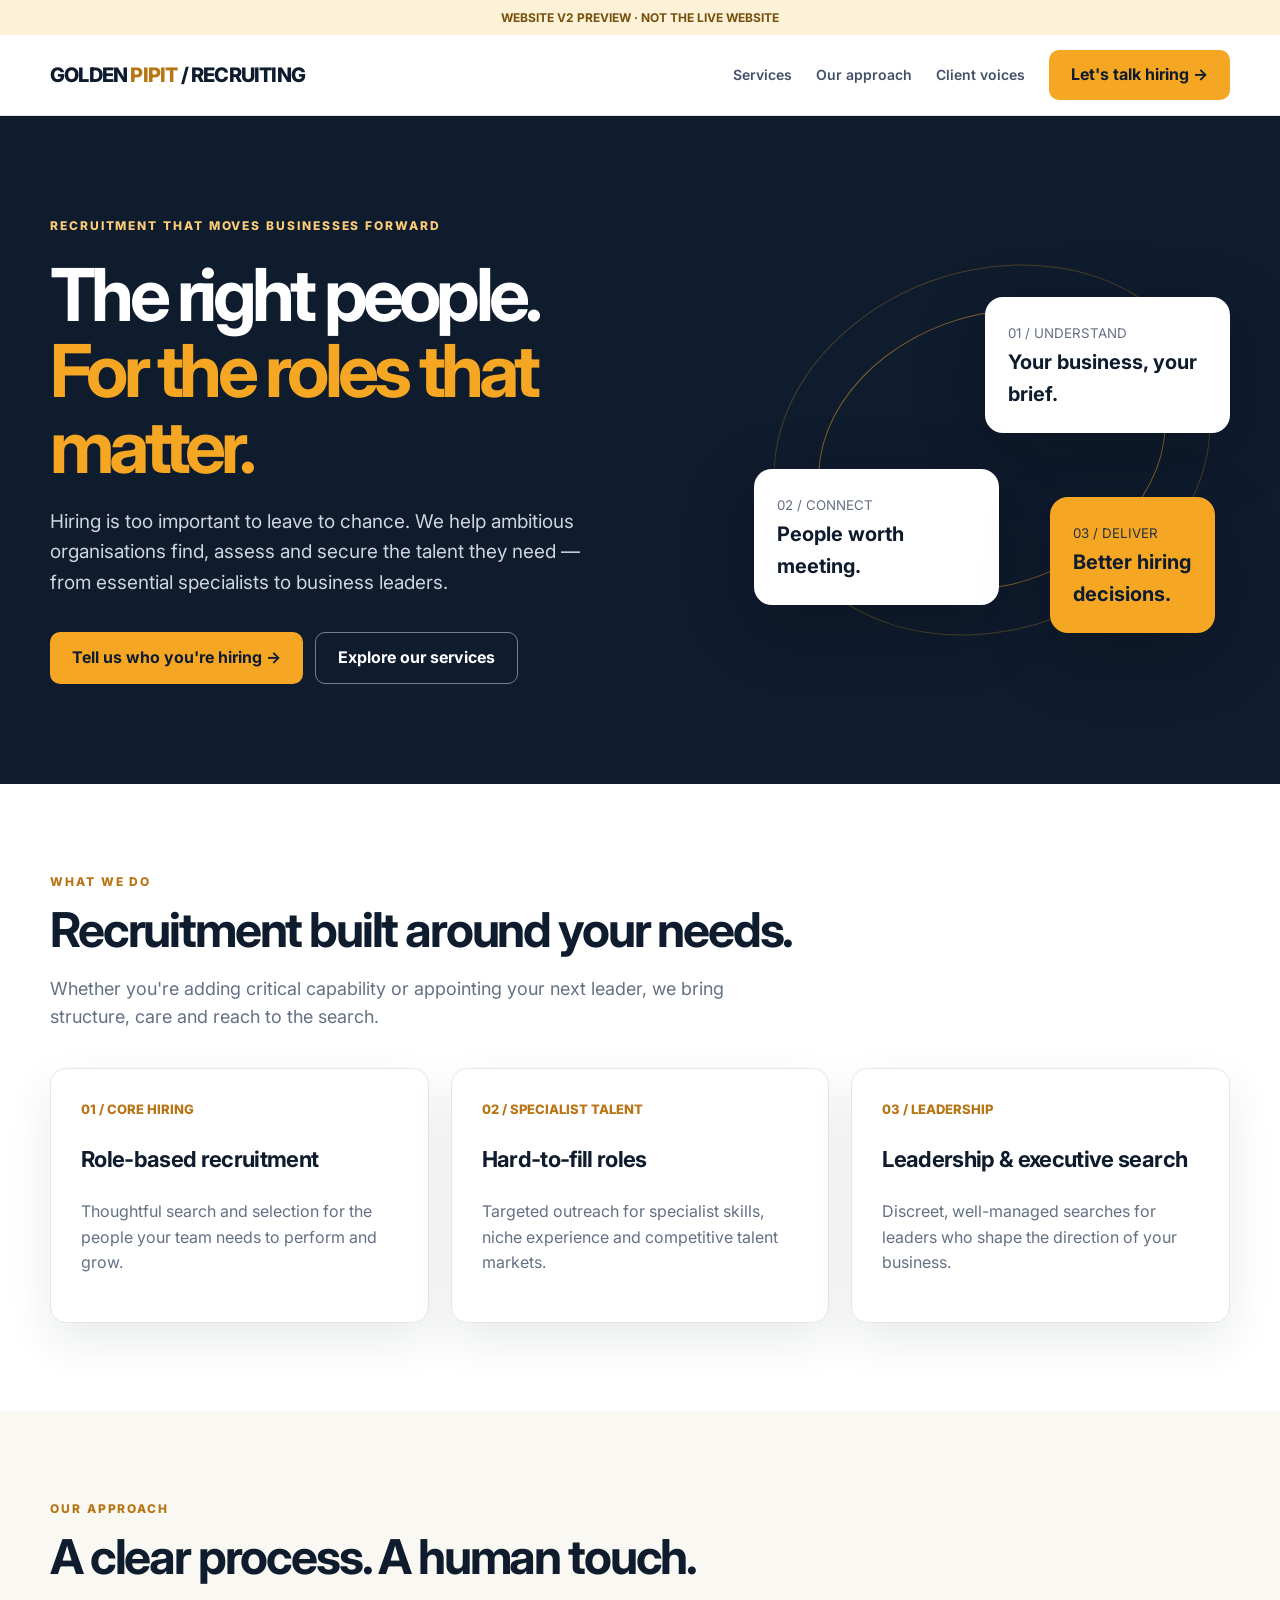
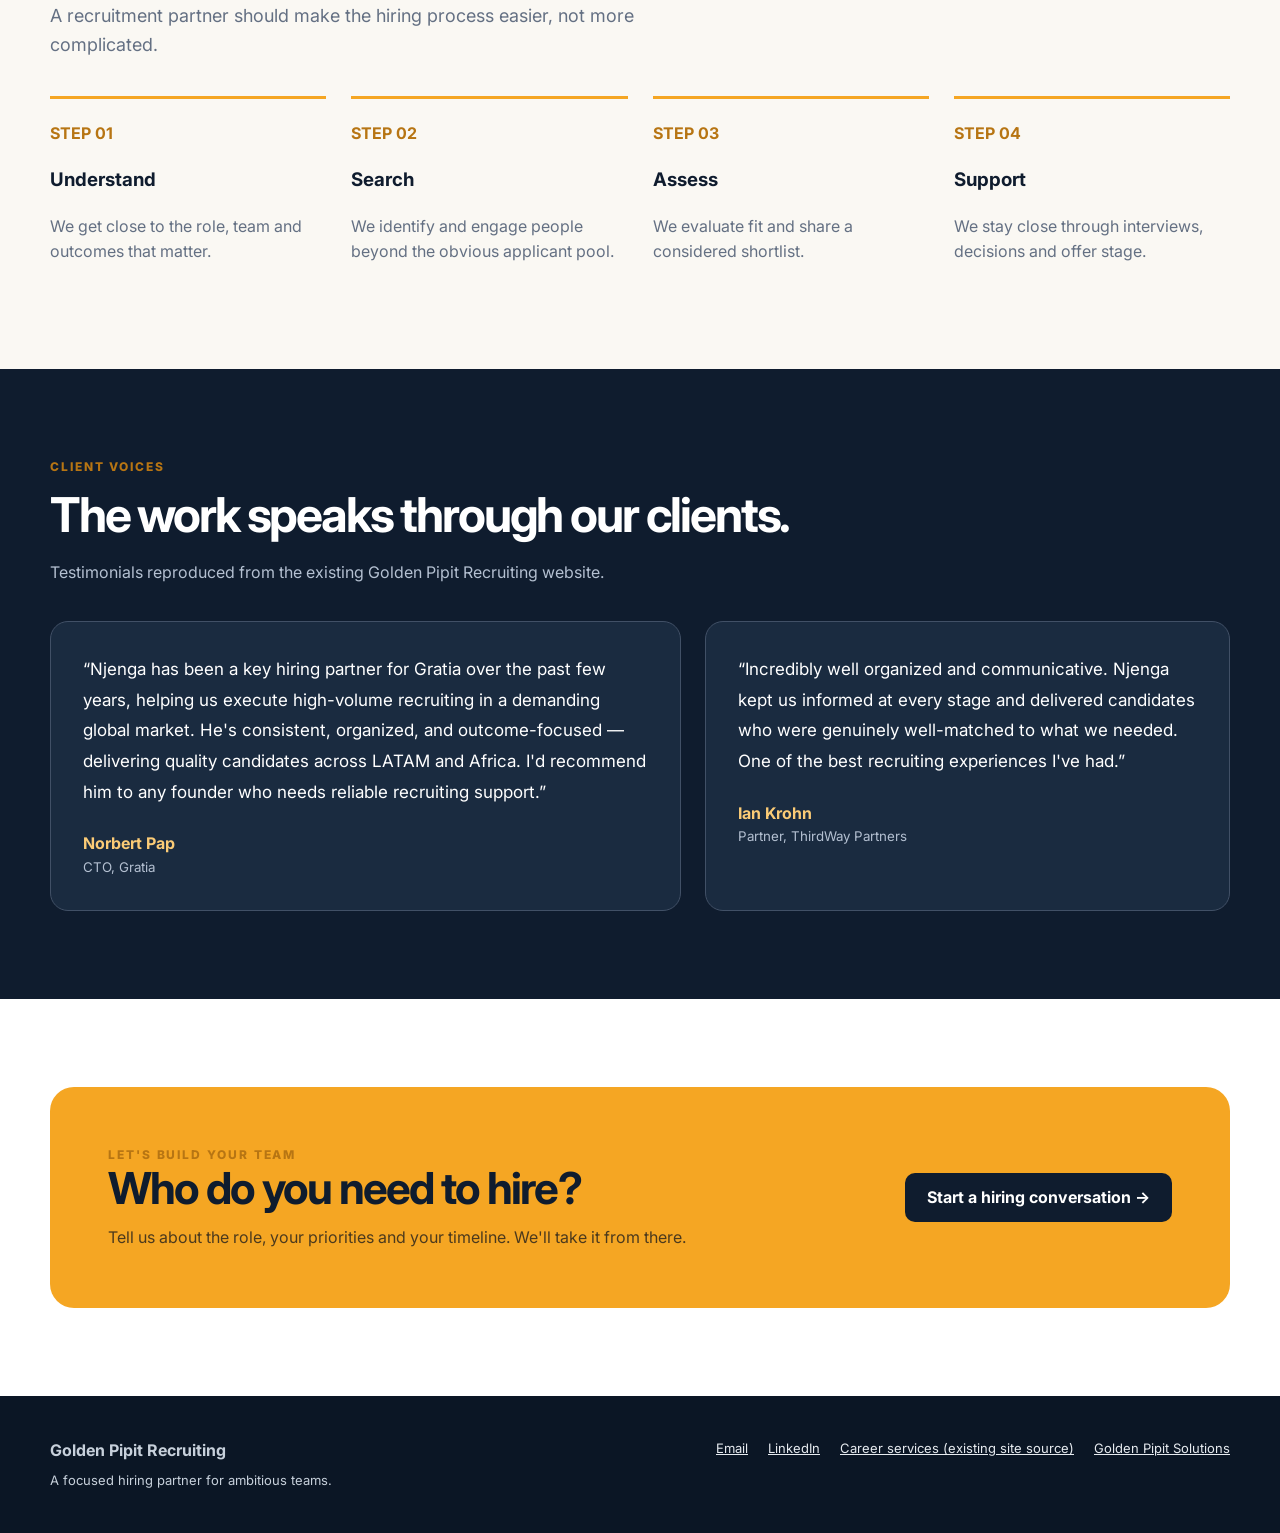
==== v2/index.html @ 246627f3 "feat: add standalone Recruiting v2 responsive homepage preview" ====
<!doctype html>
<html lang="en"><head><meta charset="utf-8"><meta name="viewport" content="width=device-width,initial-scale=1"><meta name="description" content="Golden Pipit Recruiting helps employers find and hire the right people, from specialist roles to leadership positions."><title>Golden Pipit Recruiting | Hire with confidence</title><link rel="preconnect" href="https://fonts.googleapis.com"><link rel="preconnect" href="https://fonts.gstatic.com" crossorigin><link href="https://fonts.googleapis.com/css2?family=Inter:wght@400;500;600;700;800&display=swap" rel="stylesheet"><link rel="stylesheet" href="shared.css"><style>
.site-nav{background:#fff;border-bottom:1px solid var(--gp-border);position:sticky;top:0;z-index:10}.nav-row{min-height:80px;display:flex;align-items:center;justify-content:space-between;gap:20px}.wordmark{text-decoration:none;color:var(--gp-navy);font-size:20px;font-weight:800;letter-spacing:-.04em}.wordmark span{color:var(--gp-gold-dark)}.nav-links{display:flex;align-items:center;gap:24px}.nav-links>a:not(.gp-button){font-size:14px;font-weight:600;text-decoration:none;color:#425167}.hero{background:var(--gp-navy);color:#fff;overflow:hidden}.hero-layout{display:grid;grid-template-columns:1.15fr .85fr;align-items:center;gap:60px;min-height:620px;padding-block:100px}.hero .gp-eyebrow{color:#FBCB76}.hero h1{font-size:clamp(46px,5.7vw,78px);line-height:1.04;letter-spacing:-.065em;margin:22px 0}.hero h1 em{font-style:normal;color:var(--gp-gold)}.hero p{color:#CFD6E0;font-size:19px;max-width:560px}.hero-actions{display:flex;gap:12px;flex-wrap:wrap;margin-top:34px}.hero .gp-button--outline{background:transparent;color:#fff;border-color:#708092}.hero-art{position:relative;min-height:390px}.orbit{position:absolute;inset:15px;border:1px solid rgba(245,166,35,.25);border-radius:50%;transform:rotate(-20deg)}.orbit:nth-child(2){inset:60px;border-color:rgba(245,166,35,.5)}.hero-tile{position:absolute;background:#fff;border-radius:18px;padding:23px;color:var(--gp-navy);box-shadow:0 20px 70px rgba(0,0,0,.24);max-width:245px}.hero-tile strong{display:block;font-size:20px}.hero-tile small{color:#647083}.hero-tile.one{top:42px;right:0}.hero-tile.two{bottom:40px;left:0}.hero-tile.three{bottom:12px;right:15px;background:var(--gp-gold);max-width:165px}.hero-tile.three small{color:#273142}.section-intro{margin-bottom:36px}.service-number{font-weight:800;color:var(--gp-gold-dark);font-size:13px}.gp-card h3{font-size:22px;color:var(--gp-navy);letter-spacing:-.03em}.gp-card p{color:var(--gp-muted)}.process{display:grid;grid-template-columns:repeat(4,1fr);gap:25px}.process-item{border-top:3px solid var(--gp-gold);padding-top:22px}.process-item b{color:var(--gp-gold-dark)}.process-item h3{color:var(--gp-navy)}.process-item p{color:var(--gp-muted)}.quote-section{background:var(--gp-navy);color:#fff}.quote-section .gp-heading{color:#fff}.quote-grid{display:grid;grid-template-columns:1.2fr 1fr;gap:24px}.quote-card{border:1px solid #415066;border-radius:18px;padding:32px;background:#1A2B40}.quote-card blockquote{margin:0 0 24px;font-size:17px;line-height:1.8}.quote-card cite{font-style:normal;color:#FBCB76;font-weight:700}.quote-card small{display:block;color:#B4C0D1}.contact-panel{background:var(--gp-gold);border-radius:24px;padding:58px;display:flex;justify-content:space-between;align-items:center;gap:30px}.contact-panel h2{color:var(--gp-navy);font-size:clamp(28px,4vw,44px);line-height:1.1;letter-spacing:-.04em;margin:0 0 12px}.contact-panel p{margin:0;color:#4C3A1D}.contact-panel .gp-button{background:var(--gp-navy);color:#fff;white-space:nowrap}.site-footer{background:#0B1625;color:#C7D0DB;padding:42px 0}.footer-row{display:flex;justify-content:space-between;gap:20px;flex-wrap:wrap}.footer-row a{color:#E7EBF0}.footer-links{display:flex;gap:20px;flex-wrap:wrap;font-size:13px}.preview-label{background:#FDF2D7;color:#76500E;text-align:center;font-size:12px;font-weight:700;padding:8px}
@media(max-width:900px){.hero-layout{grid-template-columns:1fr;gap:15px;min-height:0;padding-block:75px}.hero-art{min-height:290px;max-width:500px;width:100%;margin:auto}.nav-links>a:not(.gp-button){display:none}.process{grid-template-columns:repeat(2,1fr)}.quote-grid{grid-template-columns:1fr}}@media(max-width:600px){.nav-row{min-height:70px}.wordmark{font-size:16px}.nav-links .gp-button{padding:9px 12px;font-size:12px;min-height:40px}.hero-art{display:none}.process{grid-template-columns:1fr}.contact-panel{padding:30px;display:block}.contact-panel .gp-button{margin-top:24px}.quote-card{padding:24px}}
</style></head><body>
<div class="preview-label">WEBSITE V2 PREVIEW · NOT THE LIVE WEBSITE</div>
<header class="site-nav"><div class="gp-container nav-row"><a href="#" class="wordmark">GOLDEN <span>PIPIT</span> / RECRUITING</a><nav class="nav-links" aria-label="Main navigation"><a href="#services">Services</a><a href="#approach">Our approach</a><a href="#clients">Client voices</a><a href="#contact" class="gp-button gp-button--gold">Let's talk hiring →</a></nav></div></header>
<main><section class="hero"><div class="gp-container hero-layout"><div><div class="gp-eyebrow">Recruitment that moves businesses forward</div><h1>The right people.<br><em>For the roles that matter.</em></h1><p>Hiring is too important to leave to chance. We help ambitious organisations find, assess and secure the talent they need — from essential specialists to business leaders.</p><div class="hero-actions"><a class="gp-button gp-button--gold" href="#contact">Tell us who you're hiring →</a><a class="gp-button gp-button--outline" href="#services">Explore our services</a></div></div><div class="hero-art" aria-hidden="true"><div class="orbit"></div><div class="orbit"></div><div class="hero-tile one"><small>01 / UNDERSTAND</small><strong>Your business, your brief.</strong></div><div class="hero-tile two"><small>02 / CONNECT</small><strong>People worth meeting.</strong></div><div class="hero-tile three"><small>03 / DELIVER</small><strong>Better hiring decisions.</strong></div></div></div></section>
<section class="gp-section" id="services"><div class="gp-container"><div class="section-intro"><div class="gp-eyebrow">What we do</div><h2 class="gp-heading">Recruitment built around your needs.</h2><p class="gp-lead">Whether you're adding critical capability or appointing your next leader, we bring structure, care and reach to the search.</p></div><div class="gp-grid"><article class="gp-card"><div class="service-number">01 / CORE HIRING</div><h3>Role-based recruitment</h3><p>Thoughtful search and selection for the people your team needs to perform and grow.</p></article><article class="gp-card"><div class="service-number">02 / SPECIALIST TALENT</div><h3>Hard-to-fill roles</h3><p>Targeted outreach for specialist skills, niche experience and competitive talent markets.</p></article><article class="gp-card"><div class="service-number">03 / LEADERSHIP</div><h3>Leadership & executive search</h3><p>Discreet, well-managed searches for leaders who shape the direction of your business.</p></article></div></div></section>
<section class="gp-section gp-section--cream" id="approach"><div class="gp-container"><div class="section-intro"><div class="gp-eyebrow">Our approach</div><h2 class="gp-heading">A clear process. A human touch.</h2><p class="gp-lead">A recruitment partner should make the hiring process easier, not more complicated.</p></div><div class="process"><div class="process-item"><b>STEP 01</b><h3>Understand</h3><p>We get close to the role, team and outcomes that matter.</p></div><div class="process-item"><b>STEP 02</b><h3>Search</h3><p>We identify and engage people beyond the obvious applicant pool.</p></div><div class="process-item"><b>STEP 03</b><h3>Assess</h3><p>We evaluate fit and share a considered shortlist.</p></div><div class="process-item"><b>STEP 04</b><h3>Support</h3><p>We stay close through interviews, decisions and offer stage.</p></div></div></div></section>
<section class="gp-section quote-section" id="clients"><div class="gp-container"><div class="section-intro"><div class="gp-eyebrow">Client voices</div><h2 class="gp-heading">The work speaks through our clients.</h2><p style="color:#B4C0D1">Testimonials reproduced from the existing Golden Pipit Recruiting website.</p></div><div class="quote-grid"><article class="quote-card"><blockquote>“Njenga has been a key hiring partner for Gratia over the past few years, helping us execute high-volume recruiting in a demanding global market. He's consistent, organized, and outcome-focused — delivering quality candidates across LATAM and Africa. I'd recommend him to any founder who needs reliable recruiting support.”</blockquote><cite>Norbert Pap</cite><small>CTO, Gratia</small></article><article class="quote-card"><blockquote>“Incredibly well organized and communicative. Njenga kept us informed at every stage and delivered candidates who were genuinely well-matched to what we needed. One of the best recruiting experiences I've had.”</blockquote><cite>Ian Krohn</cite><small>Partner, ThirdWay Partners</small></article></div></div></section>
<section class="gp-section" id="contact"><div class="gp-container"><div class="contact-panel"><div><div class="gp-eyebrow">Let's build your team</div><h2>Who do you need to hire?</h2><p>Tell us about the role, your priorities and your timeline. We'll take it from there.</p></div><a class="gp-button" href="mailto:info@goldenpipitrecruiting.com?subject=Hiring%20enquiry%20-%20Golden%20Pipit%20Recruiting">Start a hiring conversation →</a></div></div></section></main>
<footer class="site-footer"><div class="gp-container footer-row"><div><strong>Golden Pipit Recruiting</strong><div style="font-size:13px;margin-top:6px">A focused hiring partner for ambitious teams.</div></div><div class="footer-links"><a href="mailto:info@goldenpipitrecruiting.com">Email</a><a href="https://linkedin.com/company/golden-pipit-recruiting/">LinkedIn</a><a href="https://github.com/fnk42/goldenpipitcareers">Career services (existing site source)</a><a href="https://goldenpipitsolutions.com/">Golden Pipit Solutions</a></div></div></footer>
</body></html>
---- v2/shared.css ----
/* Golden Pipit v2 shared design foundations — 2026 */
:root{--gp-navy:#0F1C2E;--gp-navy-2:#192B40;--gp-gold:#F5A623;--gp-gold-dark:#B77513;--gp-cream:#FAF8F3;--gp-white:#FFFFFF;--gp-ink:#17212F;--gp-muted:#647083;--gp-border:#E3E7EC;--gp-radius-sm:8px;--gp-radius-md:16px;--gp-radius-lg:24px;--gp-container:1180px;--gp-shadow:0 18px 45px rgba(15,28,46,.09)}
*,*::before,*::after{box-sizing:border-box}
html{scroll-behavior:smooth}
body{margin:0;font-family:Inter,system-ui,-apple-system,BlinkMacSystemFont,"Segoe UI",sans-serif;color:var(--gp-ink);background:var(--gp-white);line-height:1.6}
a{color:inherit}
a:focus-visible,button:focus-visible,input:focus-visible,textarea:focus-visible,select:focus-visible{outline:3px solid var(--gp-gold);outline-offset:3px}
.gp-container{width:min(var(--gp-container),calc(100% - 40px));margin-inline:auto}
.gp-button{display:inline-flex;align-items:center;justify-content:center;gap:8px;min-height:48px;padding:12px 22px;border-radius:10px;font-weight:700;text-decoration:none;transition:transform .2s,background .2s}
.gp-button:hover{transform:translateY(-2px)}
.gp-button--gold{background:var(--gp-gold);color:var(--gp-navy)}
.gp-button--gold:hover{background:#FFBA48}
.gp-button--outline{border:1px solid #8D9AAA;color:var(--gp-navy);background:#fff}
.gp-eyebrow{font-size:12px;letter-spacing:.16em;text-transform:uppercase;font-weight:800;color:var(--gp-gold-dark)}
.gp-grid{display:grid;grid-template-columns:repeat(3,minmax(0,1fr));gap:22px}
.gp-card{background:#fff;border:1px solid var(--gp-border);border-radius:var(--gp-radius-md);padding:30px;box-shadow:var(--gp-shadow)}
.gp-section{padding:88px 0}
.gp-section--cream{background:var(--gp-cream)}
.gp-heading{font-size:clamp(30px,4vw,48px);line-height:1.12;letter-spacing:-.045em;color:var(--gp-navy);margin:12px 0 18px}
.gp-lead{color:var(--gp-muted);font-size:18px;max-width:680px}
@media(max-width:800px){.gp-grid{grid-template-columns:1fr}.gp-section{padding:64px 0}.gp-container{width:min(var(--gp-container),calc(100% - 32px))}}
@media(prefers-reduced-motion:reduce){html{scroll-behavior:auto}.gp-button{transition:none}}
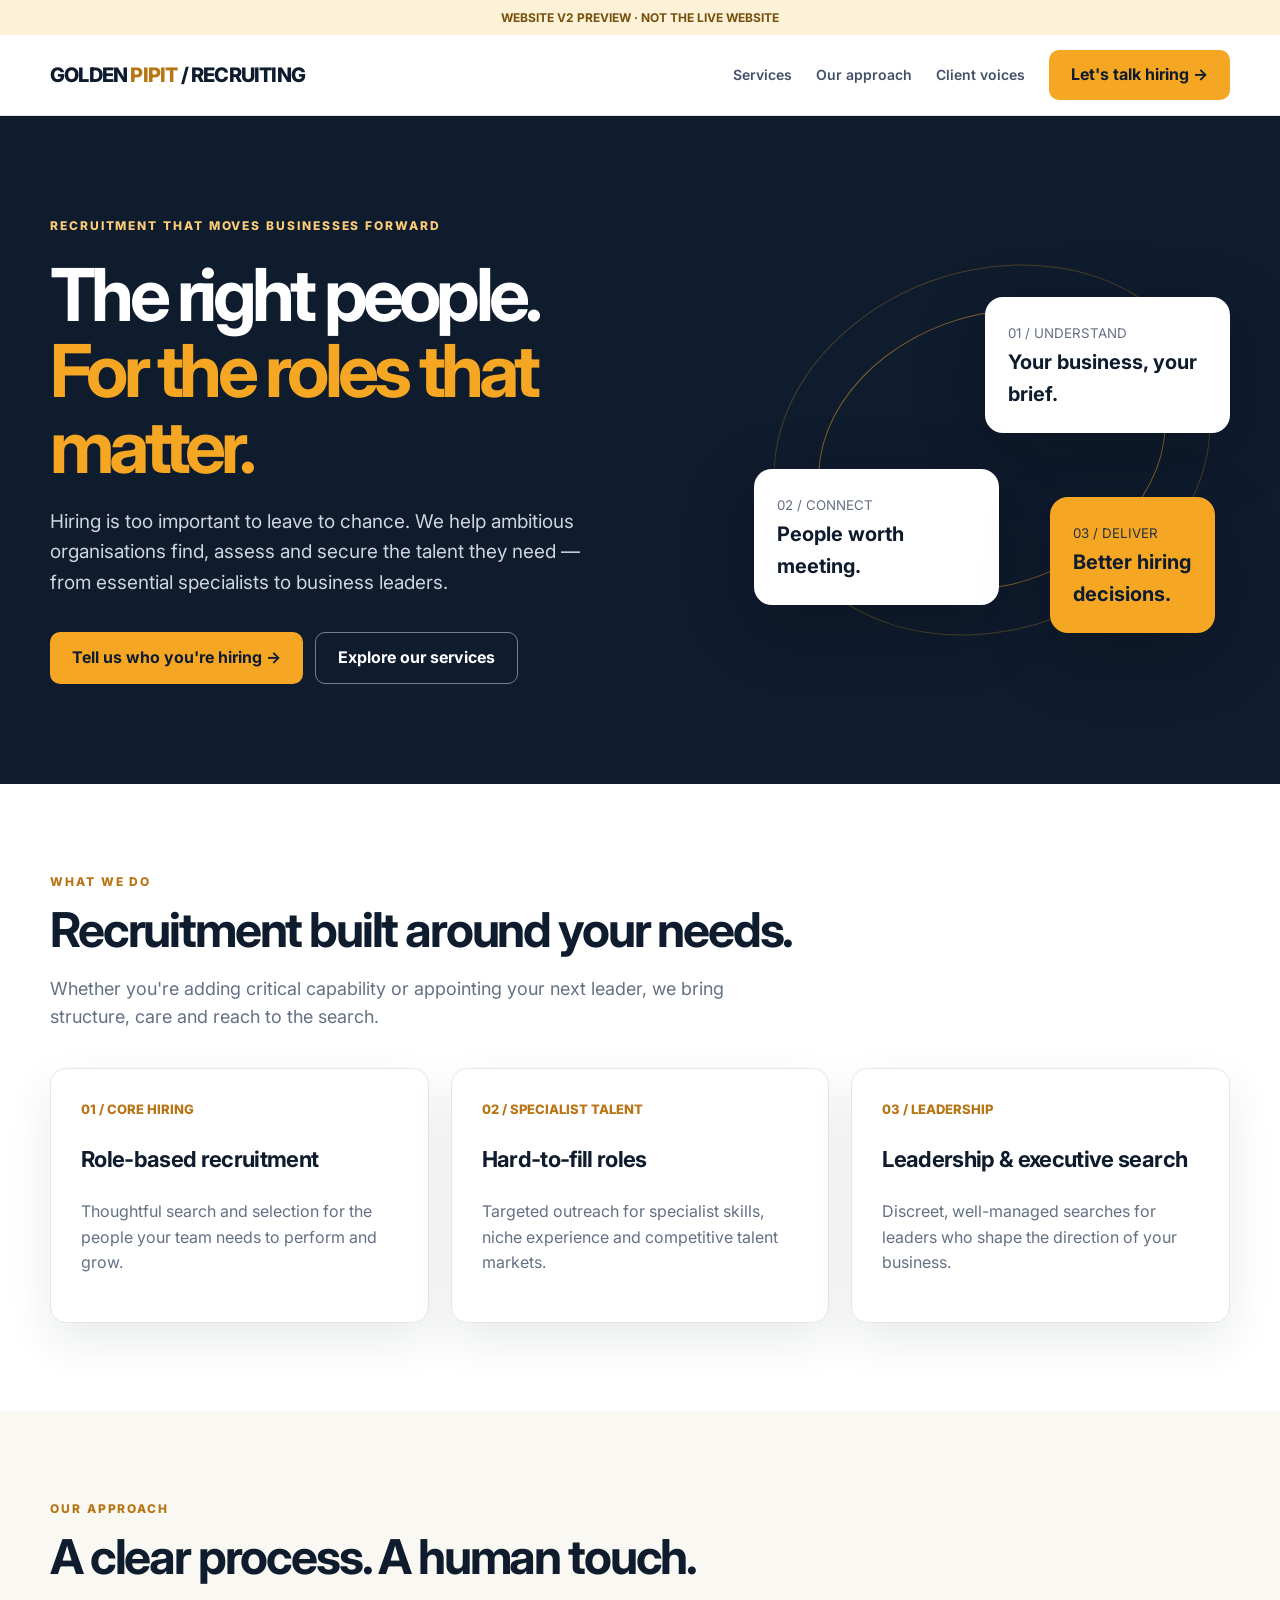
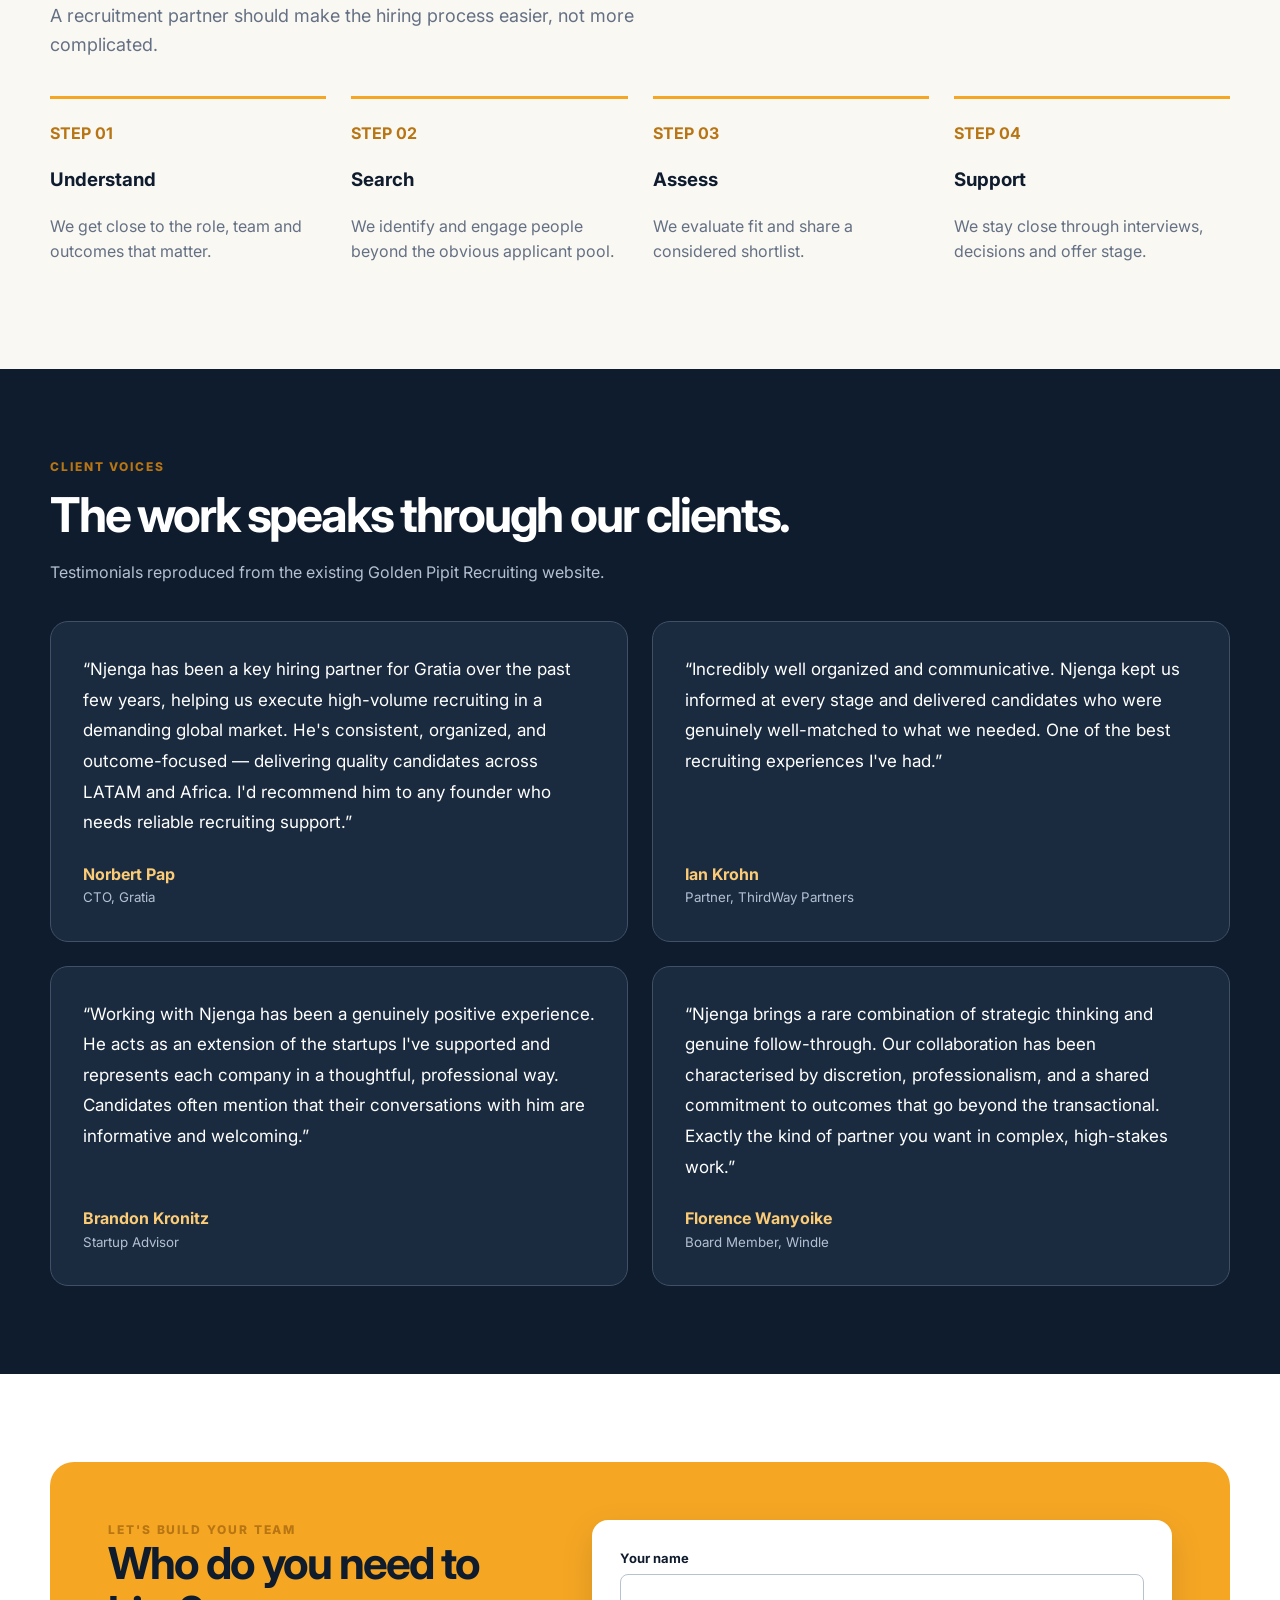
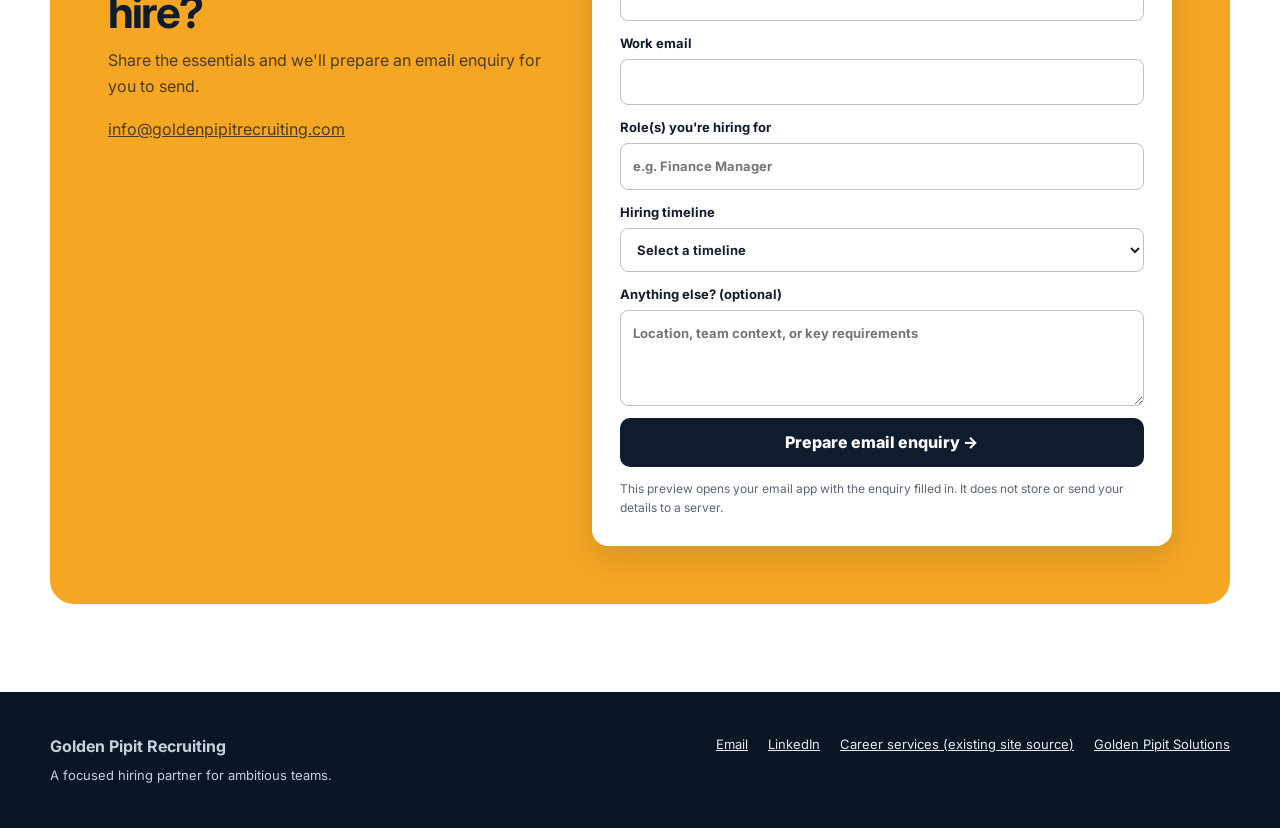
==== commit 082f436c: "feat: add authentic client voices and structured hiring enquiry" ====
--- a/v2/index.html
+++ b/v2/index.html
@@ -2,13 +2,13 @@
 <html lang="en"><head><meta charset="utf-8"><meta name="viewport" content="width=device-width,initial-scale=1"><meta name="description" content="Golden Pipit Recruiting helps employers find and hire the right people, from specialist roles to leadership positions."><title>Golden Pipit Recruiting | Hire with confidence</title><link rel="preconnect" href="https://fonts.googleapis.com"><link rel="preconnect" href="https://fonts.gstatic.com" crossorigin><link href="https://fonts.googleapis.com/css2?family=Inter:wght@400;500;600;700;800&display=swap" rel="stylesheet"><link rel="stylesheet" href="shared.css"><style>
 .site-nav{background:#fff;border-bottom:1px solid var(--gp-border);position:sticky;top:0;z-index:10}.nav-row{min-height:80px;display:flex;align-items:center;justify-content:space-between;gap:20px}.wordmark{text-decoration:none;color:var(--gp-navy);font-size:20px;font-weight:800;letter-spacing:-.04em}.wordmark span{color:var(--gp-gold-dark)}.nav-links{display:flex;align-items:center;gap:24px}.nav-links>a:not(.gp-button){font-size:14px;font-weight:600;text-decoration:none;color:#425167}.hero{background:var(--gp-navy);color:#fff;overflow:hidden}.hero-layout{display:grid;grid-template-columns:1.15fr .85fr;align-items:center;gap:60px;min-height:620px;padding-block:100px}.hero .gp-eyebrow{color:#FBCB76}.hero h1{font-size:clamp(46px,5.7vw,78px);line-height:1.04;letter-spacing:-.065em;margin:22px 0}.hero h1 em{font-style:normal;color:var(--gp-gold)}.hero p{color:#CFD6E0;font-size:19px;max-width:560px}.hero-actions{display:flex;gap:12px;flex-wrap:wrap;margin-top:34px}.hero .gp-button--outline{background:transparent;color:#fff;border-color:#708092}.hero-art{position:relative;min-height:390px}.orbit{position:absolute;inset:15px;border:1px solid rgba(245,166,35,.25);border-radius:50%;transform:rotate(-20deg)}.orbit:nth-child(2){inset:60px;border-color:rgba(245,166,35,.5)}.hero-tile{position:absolute;background:#fff;border-radius:18px;padding:23px;color:var(--gp-navy);box-shadow:0 20px 70px rgba(0,0,0,.24);max-width:245px}.hero-tile strong{display:block;font-size:20px}.hero-tile small{color:#647083}.hero-tile.one{top:42px;right:0}.hero-tile.two{bottom:40px;left:0}.hero-tile.three{bottom:12px;right:15px;background:var(--gp-gold);max-width:165px}.hero-tile.three small{color:#273142}.section-intro{margin-bottom:36px}.service-number{font-weight:800;color:var(--gp-gold-dark);font-size:13px}.gp-card h3{font-size:22px;color:var(--gp-navy);letter-spacing:-.03em}.gp-card p{color:var(--gp-muted)}.process{display:grid;grid-template-columns:repeat(4,1fr);gap:25px}.process-item{border-top:3px solid var(--gp-gold);padding-top:22px}.process-item b{color:var(--gp-gold-dark)}.process-item h3{color:var(--gp-navy)}.process-item p{color:var(--gp-muted)}.quote-section{background:var(--gp-navy);color:#fff}.quote-section .gp-heading{color:#fff}.quote-grid{display:grid;grid-template-columns:1.2fr 1fr;gap:24px}.quote-card{border:1px solid #415066;border-radius:18px;padding:32px;background:#1A2B40}.quote-card blockquote{margin:0 0 24px;font-size:17px;line-height:1.8}.quote-card cite{font-style:normal;color:#FBCB76;font-weight:700}.quote-card small{display:block;color:#B4C0D1}.contact-panel{background:var(--gp-gold);border-radius:24px;padding:58px;display:flex;justify-content:space-between;align-items:center;gap:30px}.contact-panel h2{color:var(--gp-navy);font-size:clamp(28px,4vw,44px);line-height:1.1;letter-spacing:-.04em;margin:0 0 12px}.contact-panel p{margin:0;color:#4C3A1D}.contact-panel .gp-button{background:var(--gp-navy);color:#fff;white-space:nowrap}.site-footer{background:#0B1625;color:#C7D0DB;padding:42px 0}.footer-row{display:flex;justify-content:space-between;gap:20px;flex-wrap:wrap}.footer-row a{color:#E7EBF0}.footer-links{display:flex;gap:20px;flex-wrap:wrap;font-size:13px}.preview-label{background:#FDF2D7;color:#76500E;text-align:center;font-size:12px;font-weight:700;padding:8px}
 @media(max-width:900px){.hero-layout{grid-template-columns:1fr;gap:15px;min-height:0;padding-block:75px}.hero-art{min-height:290px;max-width:500px;width:100%;margin:auto}.nav-links>a:not(.gp-button){display:none}.process{grid-template-columns:repeat(2,1fr)}.quote-grid{grid-template-columns:1fr}}@media(max-width:600px){.nav-row{min-height:70px}.wordmark{font-size:16px}.nav-links .gp-button{padding:9px 12px;font-size:12px;min-height:40px}.hero-art{display:none}.process{grid-template-columns:1fr}.contact-panel{padding:30px;display:block}.contact-panel .gp-button{margin-top:24px}.quote-card{padding:24px}}
-</style></head><body>
+.quote-grid{grid-template-columns:repeat(2,minmax(0,1fr))}.quote-card{display:flex;flex-direction:column}.quote-card cite{margin-top:auto}.contact-panel{align-items:flex-start}.enquiry-form{background:#fff;border-radius:16px;padding:28px;min-width:min(100%,420px);display:grid;gap:12px;box-shadow:0 12px 32px rgba(15,28,46,.13)}.enquiry-form label{font-size:13px;font-weight:700;color:var(--gp-navy)}.enquiry-form input,.enquiry-form select,.enquiry-form textarea{display:block;width:100%;margin-top:5px;padding:12px;border:1px solid #B8C2CF;border-radius:8px;font:inherit;color:var(--gp-ink);background:white}.enquiry-form textarea{min-height:96px;resize:vertical}.enquiry-form button{border:0;cursor:pointer;font:inherit;font-weight:800}.form-note{font-size:12px!important;color:#5B6574!important}@media(max-width:900px){.contact-panel{display:block}.enquiry-form{margin-top:30px;max-width:560px}}@media(max-width:600px){.quote-grid{grid-template-columns:1fr}.enquiry-form{padding:18px}}</style></head><body>
 <div class="preview-label">WEBSITE V2 PREVIEW · NOT THE LIVE WEBSITE</div>
 <header class="site-nav"><div class="gp-container nav-row"><a href="#" class="wordmark">GOLDEN <span>PIPIT</span> / RECRUITING</a><nav class="nav-links" aria-label="Main navigation"><a href="#services">Services</a><a href="#approach">Our approach</a><a href="#clients">Client voices</a><a href="#contact" class="gp-button gp-button--gold">Let's talk hiring →</a></nav></div></header>
 <main><section class="hero"><div class="gp-container hero-layout"><div><div class="gp-eyebrow">Recruitment that moves businesses forward</div><h1>The right people.<br><em>For the roles that matter.</em></h1><p>Hiring is too important to leave to chance. We help ambitious organisations find, assess and secure the talent they need — from essential specialists to business leaders.</p><div class="hero-actions"><a class="gp-button gp-button--gold" href="#contact">Tell us who you're hiring →</a><a class="gp-button gp-button--outline" href="#services">Explore our services</a></div></div><div class="hero-art" aria-hidden="true"><div class="orbit"></div><div class="orbit"></div><div class="hero-tile one"><small>01 / UNDERSTAND</small><strong>Your business, your brief.</strong></div><div class="hero-tile two"><small>02 / CONNECT</small><strong>People worth meeting.</strong></div><div class="hero-tile three"><small>03 / DELIVER</small><strong>Better hiring decisions.</strong></div></div></div></section>
 <section class="gp-section" id="services"><div class="gp-container"><div class="section-intro"><div class="gp-eyebrow">What we do</div><h2 class="gp-heading">Recruitment built around your needs.</h2><p class="gp-lead">Whether you're adding critical capability or appointing your next leader, we bring structure, care and reach to the search.</p></div><div class="gp-grid"><article class="gp-card"><div class="service-number">01 / CORE HIRING</div><h3>Role-based recruitment</h3><p>Thoughtful search and selection for the people your team needs to perform and grow.</p></article><article class="gp-card"><div class="service-number">02 / SPECIALIST TALENT</div><h3>Hard-to-fill roles</h3><p>Targeted outreach for specialist skills, niche experience and competitive talent markets.</p></article><article class="gp-card"><div class="service-number">03 / LEADERSHIP</div><h3>Leadership & executive search</h3><p>Discreet, well-managed searches for leaders who shape the direction of your business.</p></article></div></div></section>
 <section class="gp-section gp-section--cream" id="approach"><div class="gp-container"><div class="section-intro"><div class="gp-eyebrow">Our approach</div><h2 class="gp-heading">A clear process. A human touch.</h2><p class="gp-lead">A recruitment partner should make the hiring process easier, not more complicated.</p></div><div class="process"><div class="process-item"><b>STEP 01</b><h3>Understand</h3><p>We get close to the role, team and outcomes that matter.</p></div><div class="process-item"><b>STEP 02</b><h3>Search</h3><p>We identify and engage people beyond the obvious applicant pool.</p></div><div class="process-item"><b>STEP 03</b><h3>Assess</h3><p>We evaluate fit and share a considered shortlist.</p></div><div class="process-item"><b>STEP 04</b><h3>Support</h3><p>We stay close through interviews, decisions and offer stage.</p></div></div></div></section>
-<section class="gp-section quote-section" id="clients"><div class="gp-container"><div class="section-intro"><div class="gp-eyebrow">Client voices</div><h2 class="gp-heading">The work speaks through our clients.</h2><p style="color:#B4C0D1">Testimonials reproduced from the existing Golden Pipit Recruiting website.</p></div><div class="quote-grid"><article class="quote-card"><blockquote>“Njenga has been a key hiring partner for Gratia over the past few years, helping us execute high-volume recruiting in a demanding global market. He's consistent, organized, and outcome-focused — delivering quality candidates across LATAM and Africa. I'd recommend him to any founder who needs reliable recruiting support.”</blockquote><cite>Norbert Pap</cite><small>CTO, Gratia</small></article><article class="quote-card"><blockquote>“Incredibly well organized and communicative. Njenga kept us informed at every stage and delivered candidates who were genuinely well-matched to what we needed. One of the best recruiting experiences I've had.”</blockquote><cite>Ian Krohn</cite><small>Partner, ThirdWay Partners</small></article></div></div></section>
-<section class="gp-section" id="contact"><div class="gp-container"><div class="contact-panel"><div><div class="gp-eyebrow">Let's build your team</div><h2>Who do you need to hire?</h2><p>Tell us about the role, your priorities and your timeline. We'll take it from there.</p></div><a class="gp-button" href="mailto:info@goldenpipitrecruiting.com?subject=Hiring%20enquiry%20-%20Golden%20Pipit%20Recruiting">Start a hiring conversation →</a></div></div></section></main>
+<section class="gp-section quote-section" id="clients"><div class="gp-container"><div class="section-intro"><div class="gp-eyebrow">Client voices</div><h2 class="gp-heading">The work speaks through our clients.</h2><p style="color:#B4C0D1">Testimonials reproduced from the existing Golden Pipit Recruiting website.</p></div><div class="quote-grid"><article class="quote-card"><blockquote>“Njenga has been a key hiring partner for Gratia over the past few years, helping us execute high-volume recruiting in a demanding global market. He's consistent, organized, and outcome-focused — delivering quality candidates across LATAM and Africa. I'd recommend him to any founder who needs reliable recruiting support.”</blockquote><cite>Norbert Pap</cite><small>CTO, Gratia</small></article><article class="quote-card"><blockquote>“Incredibly well organized and communicative. Njenga kept us informed at every stage and delivered candidates who were genuinely well-matched to what we needed. One of the best recruiting experiences I've had.”</blockquote><cite>Ian Krohn</cite><small>Partner, ThirdWay Partners</small></article><article class="quote-card"><blockquote>“Working with Njenga has been a genuinely positive experience. He acts as an extension of the startups I've supported and represents each company in a thoughtful, professional way. Candidates often mention that their conversations with him are informative and welcoming.”</blockquote><cite>Brandon Kronitz</cite><small>Startup Advisor</small></article><article class="quote-card"><blockquote>“Njenga brings a rare combination of strategic thinking and genuine follow-through. Our collaboration has been characterised by discretion, professionalism, and a shared commitment to outcomes that go beyond the transactional. Exactly the kind of partner you want in complex, high-stakes work.”</blockquote><cite>Florence Wanyoike</cite><small>Board Member, Windle</small></article></div></div></section>
+<section class="gp-section" id="contact"><div class="gp-container"><div class="contact-panel"><div><div class="gp-eyebrow">Let's build your team</div><h2>Who do you need to hire?</h2><p>Share the essentials and we'll prepare an email enquiry for you to send.</p><p style="margin-top:18px"><a href="mailto:info@goldenpipitrecruiting.com">info@goldenpipitrecruiting.com</a></p></div><form id="enquiry" class="enquiry-form"><label>Your name<input name="name" autocomplete="name" required maxlength="100"></label><label>Work email<input name="email" type="email" autocomplete="email" required maxlength="150"></label><label>Role(s) you're hiring for<input name="role" required maxlength="200" placeholder="e.g. Finance Manager"></label><label>Hiring timeline<select name="timeline" required><option value="">Select a timeline</option><option>As soon as possible</option><option>Within 1–3 months</option><option>3+ months</option><option>Exploring options</option></select></label><label>Anything else? (optional)<textarea name="details" maxlength="1500" placeholder="Location, team context, or key requirements"></textarea></label><button class="gp-button gp-button--gold" type="submit">Prepare email enquiry →</button><p class="form-note">This preview opens your email app with the enquiry filled in. It does not store or send your details to a server.</p></form></div></div></section></main>
 <footer class="site-footer"><div class="gp-container footer-row"><div><strong>Golden Pipit Recruiting</strong><div style="font-size:13px;margin-top:6px">A focused hiring partner for ambitious teams.</div></div><div class="footer-links"><a href="mailto:info@goldenpipitrecruiting.com">Email</a><a href="https://linkedin.com/company/golden-pipit-recruiting/">LinkedIn</a><a href="https://github.com/fnk42/goldenpipitcareers">Career services (existing site source)</a><a href="https://goldenpipitsolutions.com/">Golden Pipit Solutions</a></div></div></footer>
-</body></html>+<script>document.getElementById('enquiry').addEventListener('submit',function(e){e.preventDefault();if(!this.reportValidity())return;const d=new FormData(this);const body=['Name: '+d.get('name'),'Email: '+d.get('email'),'Role(s): '+d.get('role'),'Timeline: '+d.get('timeline'),'Additional details: '+(d.get('details')||'Not provided')].join('\n');location.href='mailto:info@goldenpipitrecruiting.com?subject='+encodeURIComponent('Hiring enquiry - '+d.get('role'))+'&body='+encodeURIComponent(body);});</script></body></html>
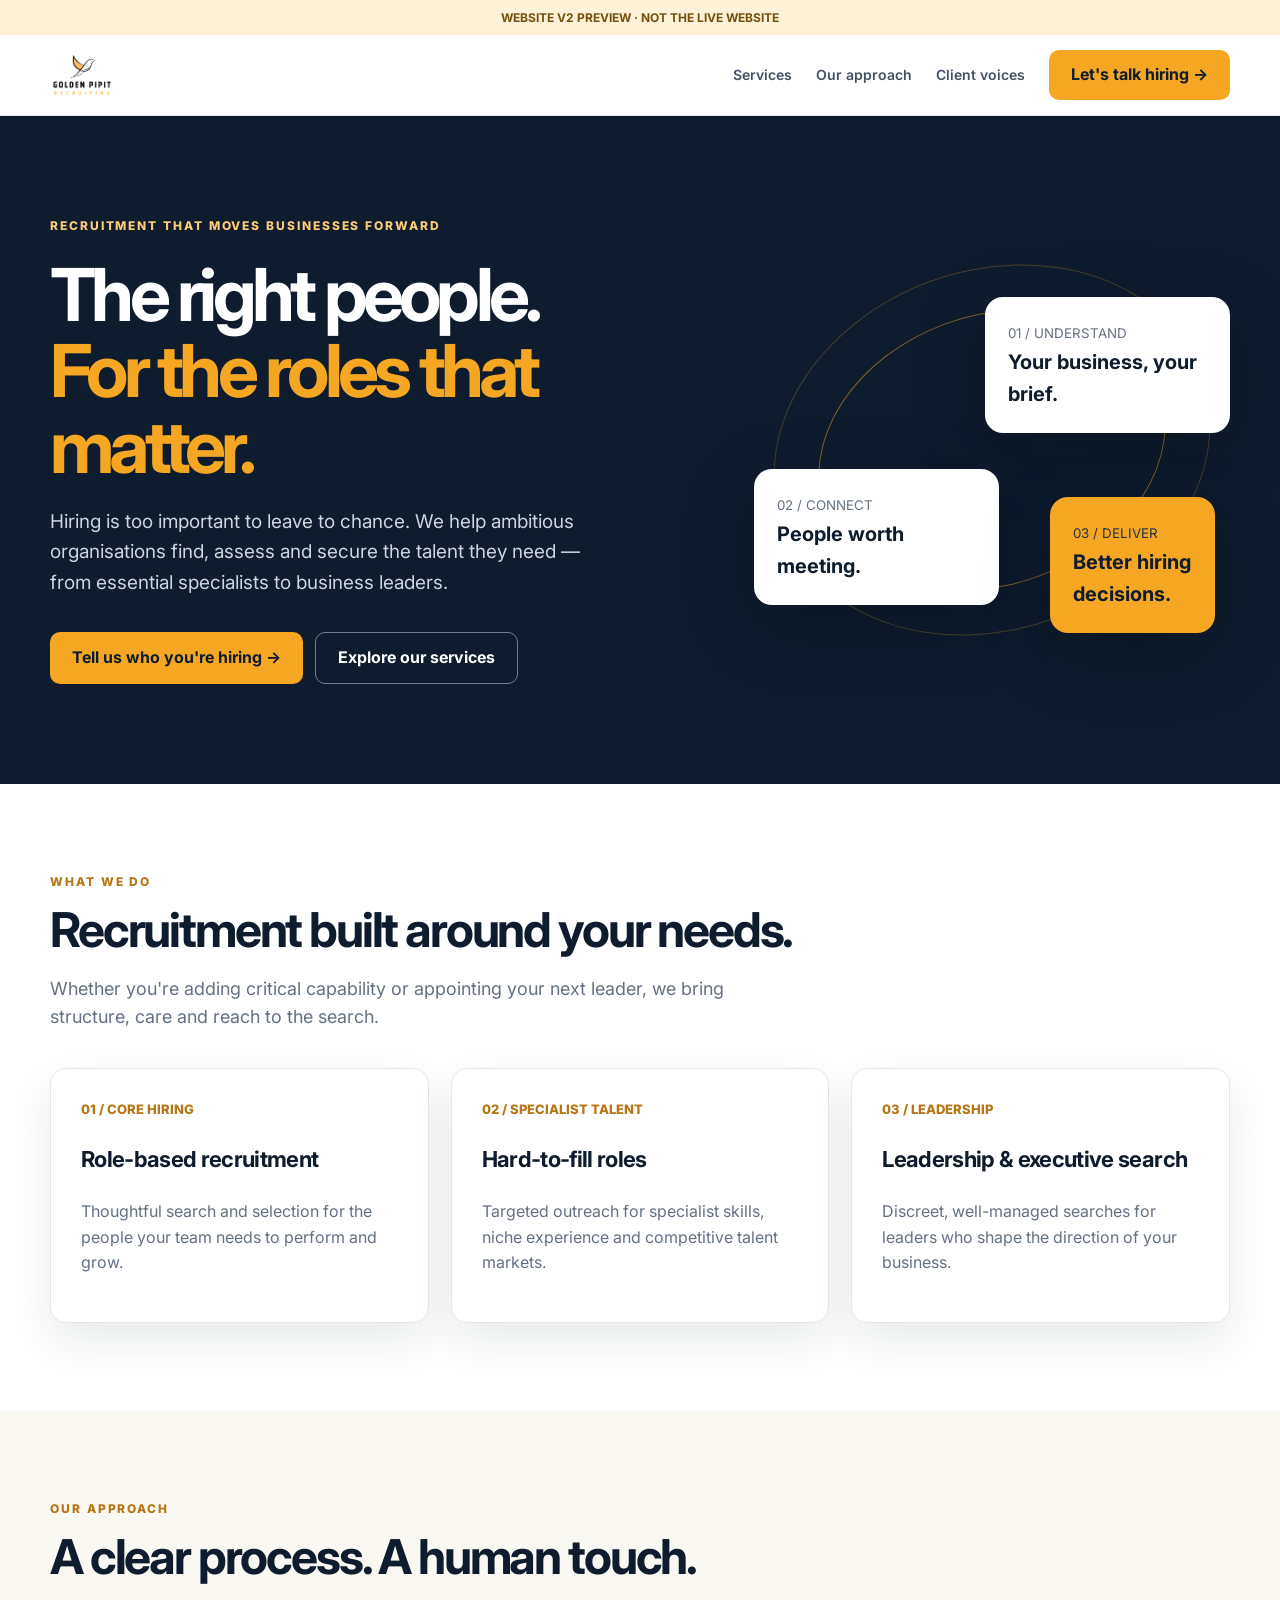
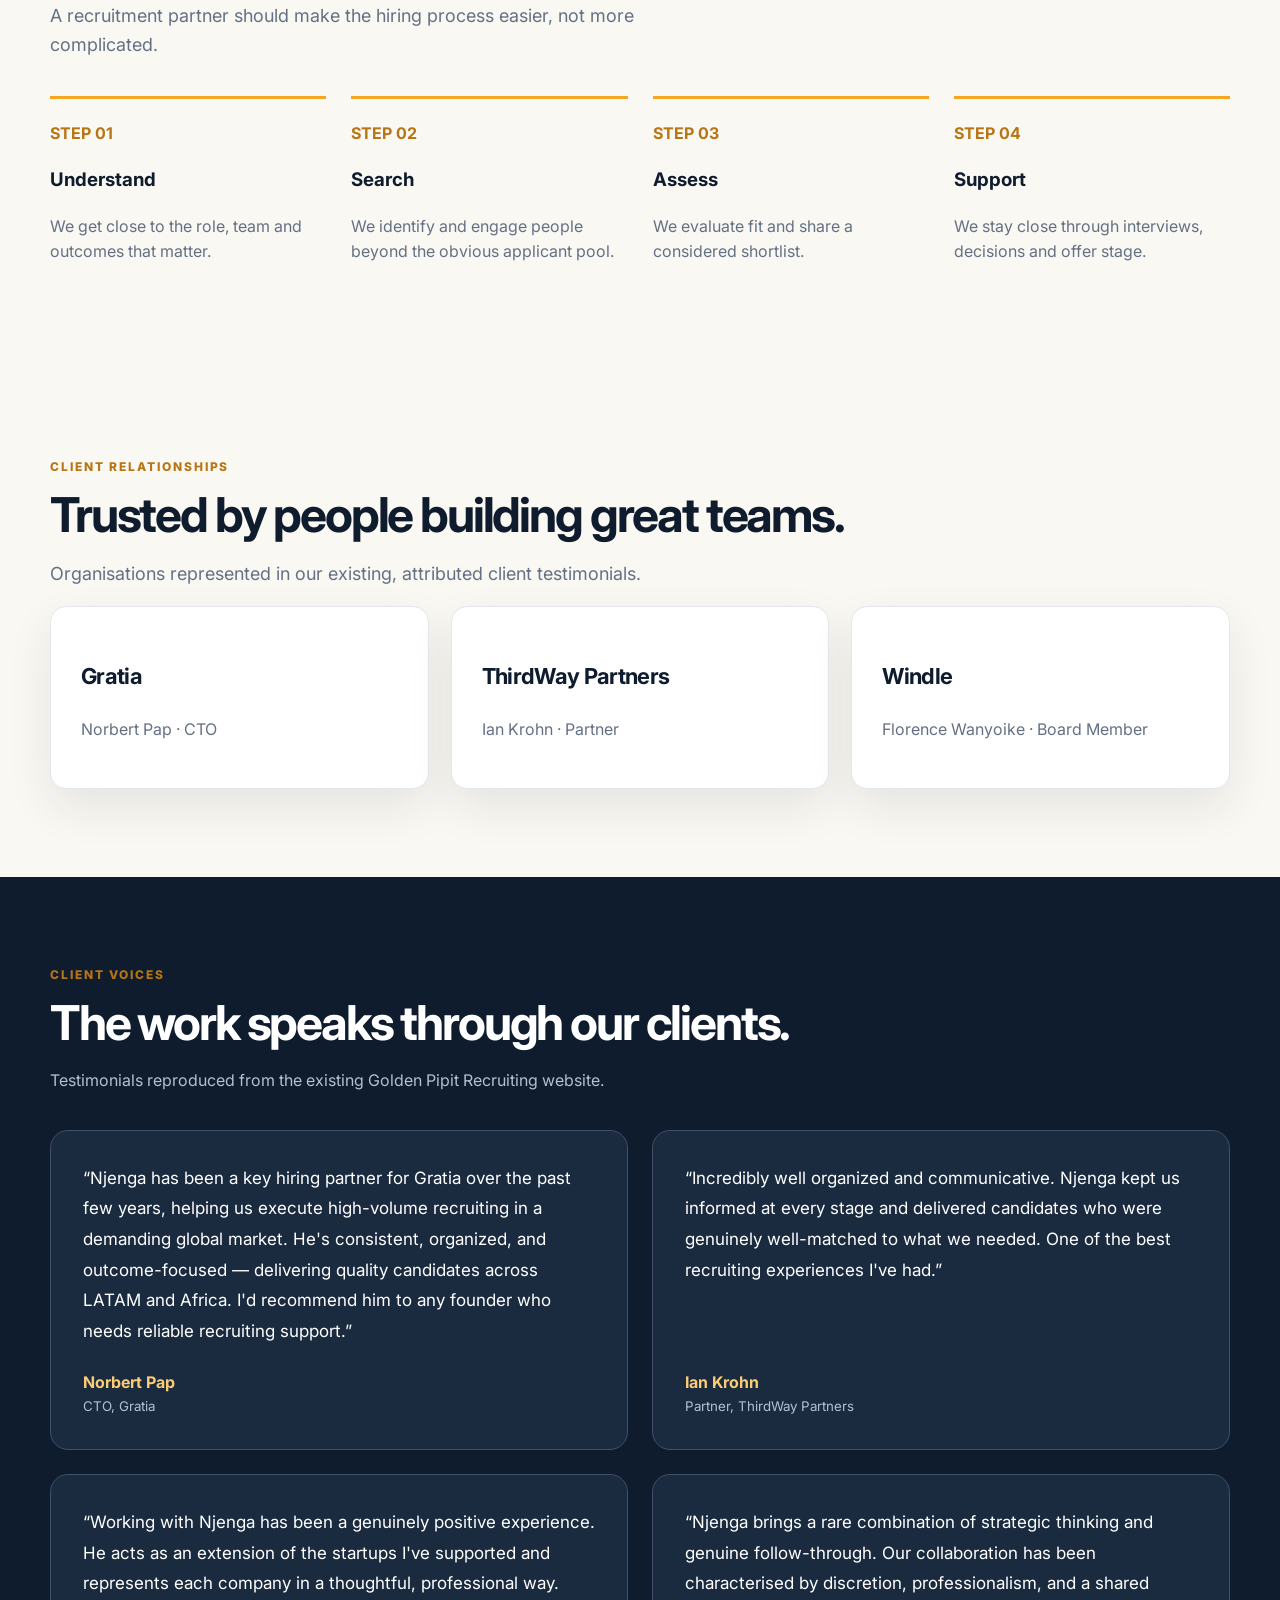
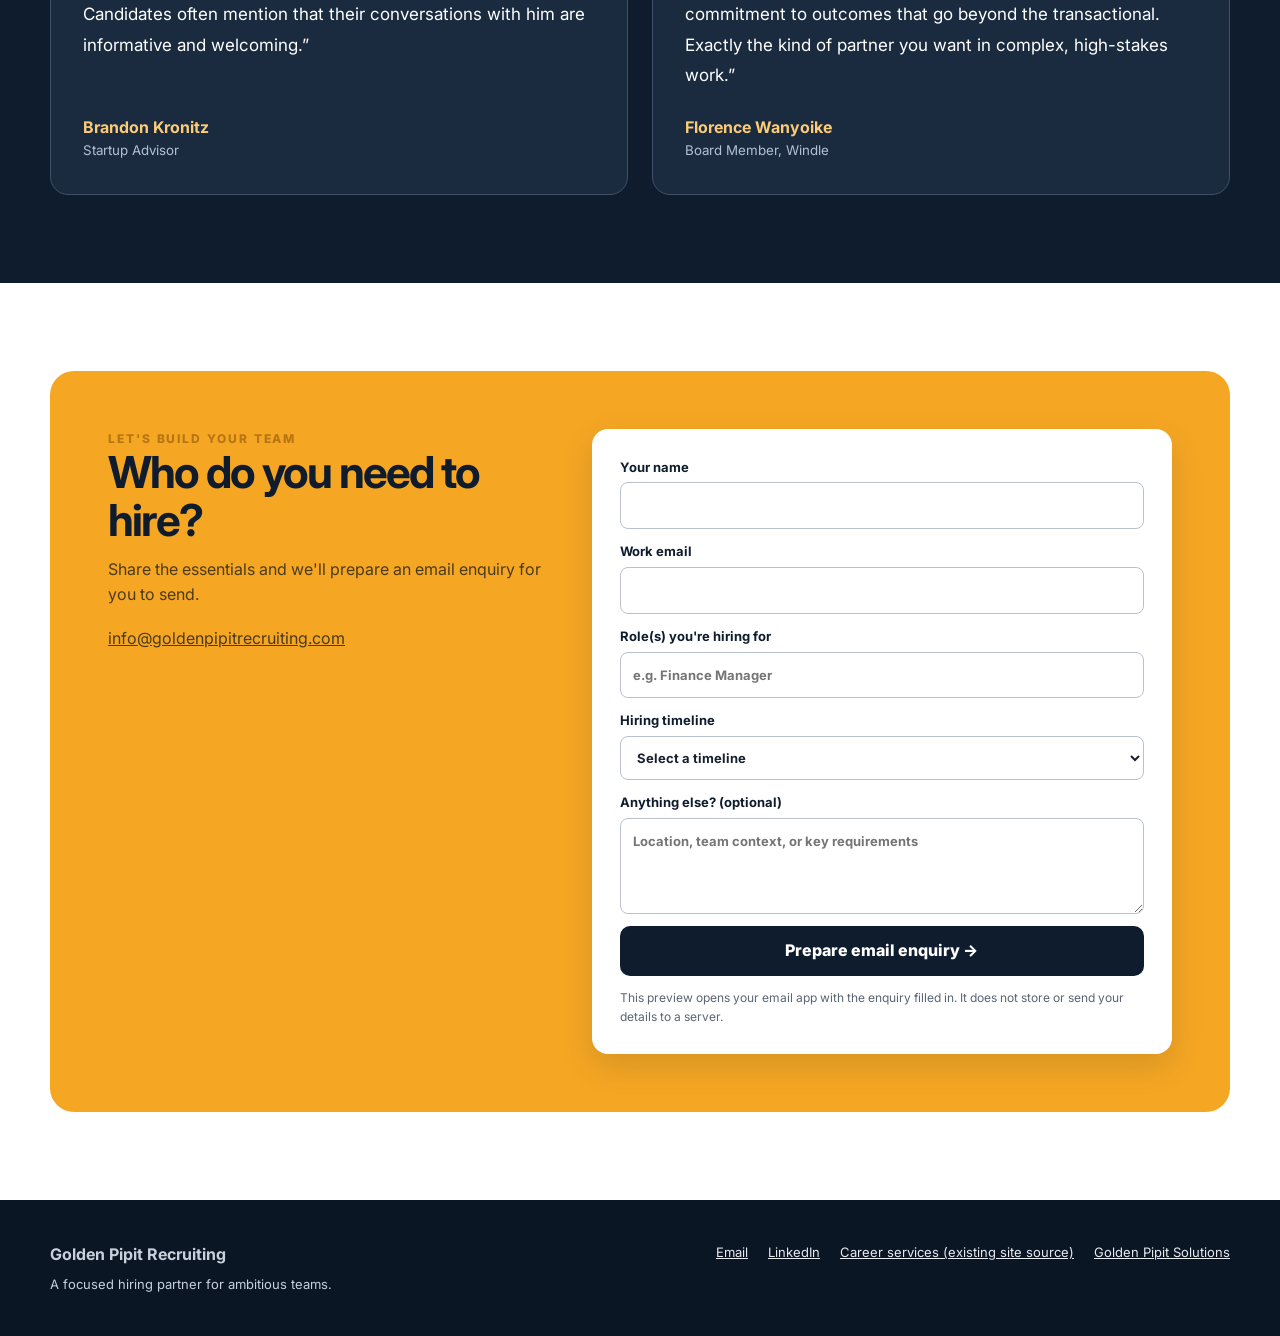
==== commit 8f8b71d4: "fix: use original brand logo and show verified testimonial client organisations" ====
--- a/v2/index.html
+++ b/v2/index.html
@@ -4,11 +4,11 @@
 @media(max-width:900px){.hero-layout{grid-template-columns:1fr;gap:15px;min-height:0;padding-block:75px}.hero-art{min-height:290px;max-width:500px;width:100%;margin:auto}.nav-links>a:not(.gp-button){display:none}.process{grid-template-columns:repeat(2,1fr)}.quote-grid{grid-template-columns:1fr}}@media(max-width:600px){.nav-row{min-height:70px}.wordmark{font-size:16px}.nav-links .gp-button{padding:9px 12px;font-size:12px;min-height:40px}.hero-art{display:none}.process{grid-template-columns:1fr}.contact-panel{padding:30px;display:block}.contact-panel .gp-button{margin-top:24px}.quote-card{padding:24px}}
 .quote-grid{grid-template-columns:repeat(2,minmax(0,1fr))}.quote-card{display:flex;flex-direction:column}.quote-card cite{margin-top:auto}.contact-panel{align-items:flex-start}.enquiry-form{background:#fff;border-radius:16px;padding:28px;min-width:min(100%,420px);display:grid;gap:12px;box-shadow:0 12px 32px rgba(15,28,46,.13)}.enquiry-form label{font-size:13px;font-weight:700;color:var(--gp-navy)}.enquiry-form input,.enquiry-form select,.enquiry-form textarea{display:block;width:100%;margin-top:5px;padding:12px;border:1px solid #B8C2CF;border-radius:8px;font:inherit;color:var(--gp-ink);background:white}.enquiry-form textarea{min-height:96px;resize:vertical}.enquiry-form button{border:0;cursor:pointer;font:inherit;font-weight:800}.form-note{font-size:12px!important;color:#5B6574!important}@media(max-width:900px){.contact-panel{display:block}.enquiry-form{margin-top:30px;max-width:560px}}@media(max-width:600px){.quote-grid{grid-template-columns:1fr}.enquiry-form{padding:18px}}</style></head><body>
 <div class="preview-label">WEBSITE V2 PREVIEW · NOT THE LIVE WEBSITE</div>
-<header class="site-nav"><div class="gp-container nav-row"><a href="#" class="wordmark">GOLDEN <span>PIPIT</span> / RECRUITING</a><nav class="nav-links" aria-label="Main navigation"><a href="#services">Services</a><a href="#approach">Our approach</a><a href="#clients">Client voices</a><a href="#contact" class="gp-button gp-button--gold">Let's talk hiring →</a></nav></div></header>
+<header class="site-nav"><div class="gp-container nav-row"><a href="#" class="wordmark"><img src="../images/logo.png" alt="Golden Pipit Recruiting" style="display:block;width:auto;max-width:190px;height:48px;object-fit:contain"></a><nav class="nav-links" aria-label="Main navigation"><a href="#services">Services</a><a href="#approach">Our approach</a><a href="#clients">Client voices</a><a href="#contact" class="gp-button gp-button--gold">Let's talk hiring →</a></nav></div></header>
 <main><section class="hero"><div class="gp-container hero-layout"><div><div class="gp-eyebrow">Recruitment that moves businesses forward</div><h1>The right people.<br><em>For the roles that matter.</em></h1><p>Hiring is too important to leave to chance. We help ambitious organisations find, assess and secure the talent they need — from essential specialists to business leaders.</p><div class="hero-actions"><a class="gp-button gp-button--gold" href="#contact">Tell us who you're hiring →</a><a class="gp-button gp-button--outline" href="#services">Explore our services</a></div></div><div class="hero-art" aria-hidden="true"><div class="orbit"></div><div class="orbit"></div><div class="hero-tile one"><small>01 / UNDERSTAND</small><strong>Your business, your brief.</strong></div><div class="hero-tile two"><small>02 / CONNECT</small><strong>People worth meeting.</strong></div><div class="hero-tile three"><small>03 / DELIVER</small><strong>Better hiring decisions.</strong></div></div></div></section>
 <section class="gp-section" id="services"><div class="gp-container"><div class="section-intro"><div class="gp-eyebrow">What we do</div><h2 class="gp-heading">Recruitment built around your needs.</h2><p class="gp-lead">Whether you're adding critical capability or appointing your next leader, we bring structure, care and reach to the search.</p></div><div class="gp-grid"><article class="gp-card"><div class="service-number">01 / CORE HIRING</div><h3>Role-based recruitment</h3><p>Thoughtful search and selection for the people your team needs to perform and grow.</p></article><article class="gp-card"><div class="service-number">02 / SPECIALIST TALENT</div><h3>Hard-to-fill roles</h3><p>Targeted outreach for specialist skills, niche experience and competitive talent markets.</p></article><article class="gp-card"><div class="service-number">03 / LEADERSHIP</div><h3>Leadership & executive search</h3><p>Discreet, well-managed searches for leaders who shape the direction of your business.</p></article></div></div></section>
 <section class="gp-section gp-section--cream" id="approach"><div class="gp-container"><div class="section-intro"><div class="gp-eyebrow">Our approach</div><h2 class="gp-heading">A clear process. A human touch.</h2><p class="gp-lead">A recruitment partner should make the hiring process easier, not more complicated.</p></div><div class="process"><div class="process-item"><b>STEP 01</b><h3>Understand</h3><p>We get close to the role, team and outcomes that matter.</p></div><div class="process-item"><b>STEP 02</b><h3>Search</h3><p>We identify and engage people beyond the obvious applicant pool.</p></div><div class="process-item"><b>STEP 03</b><h3>Assess</h3><p>We evaluate fit and share a considered shortlist.</p></div><div class="process-item"><b>STEP 04</b><h3>Support</h3><p>We stay close through interviews, decisions and offer stage.</p></div></div></div></section>
-<section class="gp-section quote-section" id="clients"><div class="gp-container"><div class="section-intro"><div class="gp-eyebrow">Client voices</div><h2 class="gp-heading">The work speaks through our clients.</h2><p style="color:#B4C0D1">Testimonials reproduced from the existing Golden Pipit Recruiting website.</p></div><div class="quote-grid"><article class="quote-card"><blockquote>“Njenga has been a key hiring partner for Gratia over the past few years, helping us execute high-volume recruiting in a demanding global market. He's consistent, organized, and outcome-focused — delivering quality candidates across LATAM and Africa. I'd recommend him to any founder who needs reliable recruiting support.”</blockquote><cite>Norbert Pap</cite><small>CTO, Gratia</small></article><article class="quote-card"><blockquote>“Incredibly well organized and communicative. Njenga kept us informed at every stage and delivered candidates who were genuinely well-matched to what we needed. One of the best recruiting experiences I've had.”</blockquote><cite>Ian Krohn</cite><small>Partner, ThirdWay Partners</small></article><article class="quote-card"><blockquote>“Working with Njenga has been a genuinely positive experience. He acts as an extension of the startups I've supported and represents each company in a thoughtful, professional way. Candidates often mention that their conversations with him are informative and welcoming.”</blockquote><cite>Brandon Kronitz</cite><small>Startup Advisor</small></article><article class="quote-card"><blockquote>“Njenga brings a rare combination of strategic thinking and genuine follow-through. Our collaboration has been characterised by discretion, professionalism, and a shared commitment to outcomes that go beyond the transactional. Exactly the kind of partner you want in complex, high-stakes work.”</blockquote><cite>Florence Wanyoike</cite><small>Board Member, Windle</small></article></div></div></section>
+<section class="gp-section gp-section--cream" id="client-companies"><div class="gp-container"><div class="gp-eyebrow">Client relationships</div><h2 class="gp-heading">Trusted by people building great teams.</h2><p class="gp-lead">Organisations represented in our existing, attributed client testimonials.</p><div class="gp-grid"><article class="gp-card"><h3>Gratia</h3><p>Norbert Pap · CTO</p></article><article class="gp-card"><h3>ThirdWay Partners</h3><p>Ian Krohn · Partner</p></article><article class="gp-card"><h3>Windle</h3><p>Florence Wanyoike · Board Member</p></article></div></div></section><section class="gp-section quote-section" id="clients"><div class="gp-container"><div class="section-intro"><div class="gp-eyebrow">Client voices</div><h2 class="gp-heading">The work speaks through our clients.</h2><p style="color:#B4C0D1">Testimonials reproduced from the existing Golden Pipit Recruiting website.</p></div><div class="quote-grid"><article class="quote-card"><blockquote>“Njenga has been a key hiring partner for Gratia over the past few years, helping us execute high-volume recruiting in a demanding global market. He's consistent, organized, and outcome-focused — delivering quality candidates across LATAM and Africa. I'd recommend him to any founder who needs reliable recruiting support.”</blockquote><cite>Norbert Pap</cite><small>CTO, Gratia</small></article><article class="quote-card"><blockquote>“Incredibly well organized and communicative. Njenga kept us informed at every stage and delivered candidates who were genuinely well-matched to what we needed. One of the best recruiting experiences I've had.”</blockquote><cite>Ian Krohn</cite><small>Partner, ThirdWay Partners</small></article><article class="quote-card"><blockquote>“Working with Njenga has been a genuinely positive experience. He acts as an extension of the startups I've supported and represents each company in a thoughtful, professional way. Candidates often mention that their conversations with him are informative and welcoming.”</blockquote><cite>Brandon Kronitz</cite><small>Startup Advisor</small></article><article class="quote-card"><blockquote>“Njenga brings a rare combination of strategic thinking and genuine follow-through. Our collaboration has been characterised by discretion, professionalism, and a shared commitment to outcomes that go beyond the transactional. Exactly the kind of partner you want in complex, high-stakes work.”</blockquote><cite>Florence Wanyoike</cite><small>Board Member, Windle</small></article></div></div></section>
 <section class="gp-section" id="contact"><div class="gp-container"><div class="contact-panel"><div><div class="gp-eyebrow">Let's build your team</div><h2>Who do you need to hire?</h2><p>Share the essentials and we'll prepare an email enquiry for you to send.</p><p style="margin-top:18px"><a href="mailto:info@goldenpipitrecruiting.com">info@goldenpipitrecruiting.com</a></p></div><form id="enquiry" class="enquiry-form"><label>Your name<input name="name" autocomplete="name" required maxlength="100"></label><label>Work email<input name="email" type="email" autocomplete="email" required maxlength="150"></label><label>Role(s) you're hiring for<input name="role" required maxlength="200" placeholder="e.g. Finance Manager"></label><label>Hiring timeline<select name="timeline" required><option value="">Select a timeline</option><option>As soon as possible</option><option>Within 1–3 months</option><option>3+ months</option><option>Exploring options</option></select></label><label>Anything else? (optional)<textarea name="details" maxlength="1500" placeholder="Location, team context, or key requirements"></textarea></label><button class="gp-button gp-button--gold" type="submit">Prepare email enquiry →</button><p class="form-note">This preview opens your email app with the enquiry filled in. It does not store or send your details to a server.</p></form></div></div></section></main>
 <footer class="site-footer"><div class="gp-container footer-row"><div><strong>Golden Pipit Recruiting</strong><div style="font-size:13px;margin-top:6px">A focused hiring partner for ambitious teams.</div></div><div class="footer-links"><a href="mailto:info@goldenpipitrecruiting.com">Email</a><a href="https://linkedin.com/company/golden-pipit-recruiting/">LinkedIn</a><a href="https://github.com/fnk42/goldenpipitcareers">Career services (existing site source)</a><a href="https://goldenpipitsolutions.com/">Golden Pipit Solutions</a></div></div></footer>
 <script>document.getElementById('enquiry').addEventListener('submit',function(e){e.preventDefault();if(!this.reportValidity())return;const d=new FormData(this);const body=['Name: '+d.get('name'),'Email: '+d.get('email'),'Role(s): '+d.get('role'),'Timeline: '+d.get('timeline'),'Additional details: '+(d.get('details')||'Not provided')].join('\n');location.href='mailto:info@goldenpipitrecruiting.com?subject='+encodeURIComponent('Hiring enquiry - '+d.get('role'))+'&body='+encodeURIComponent(body);});</script></body></html>
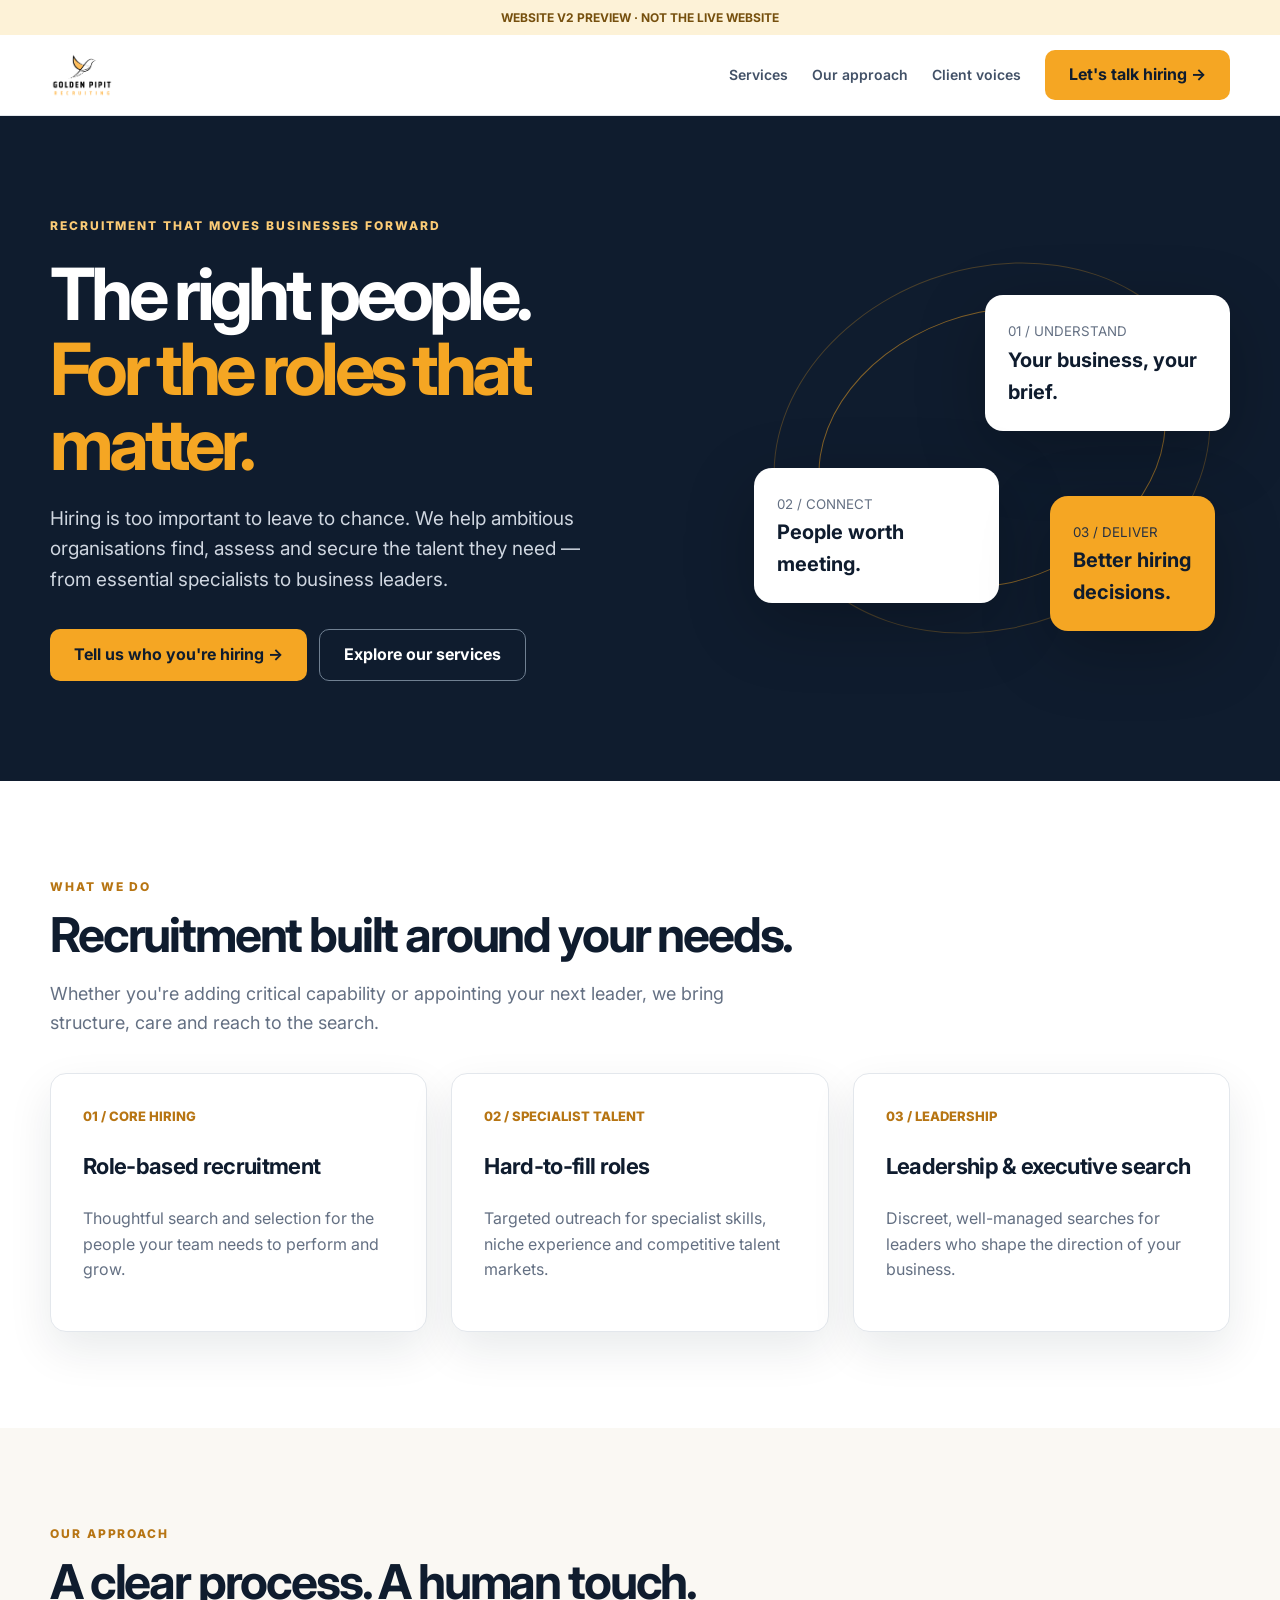
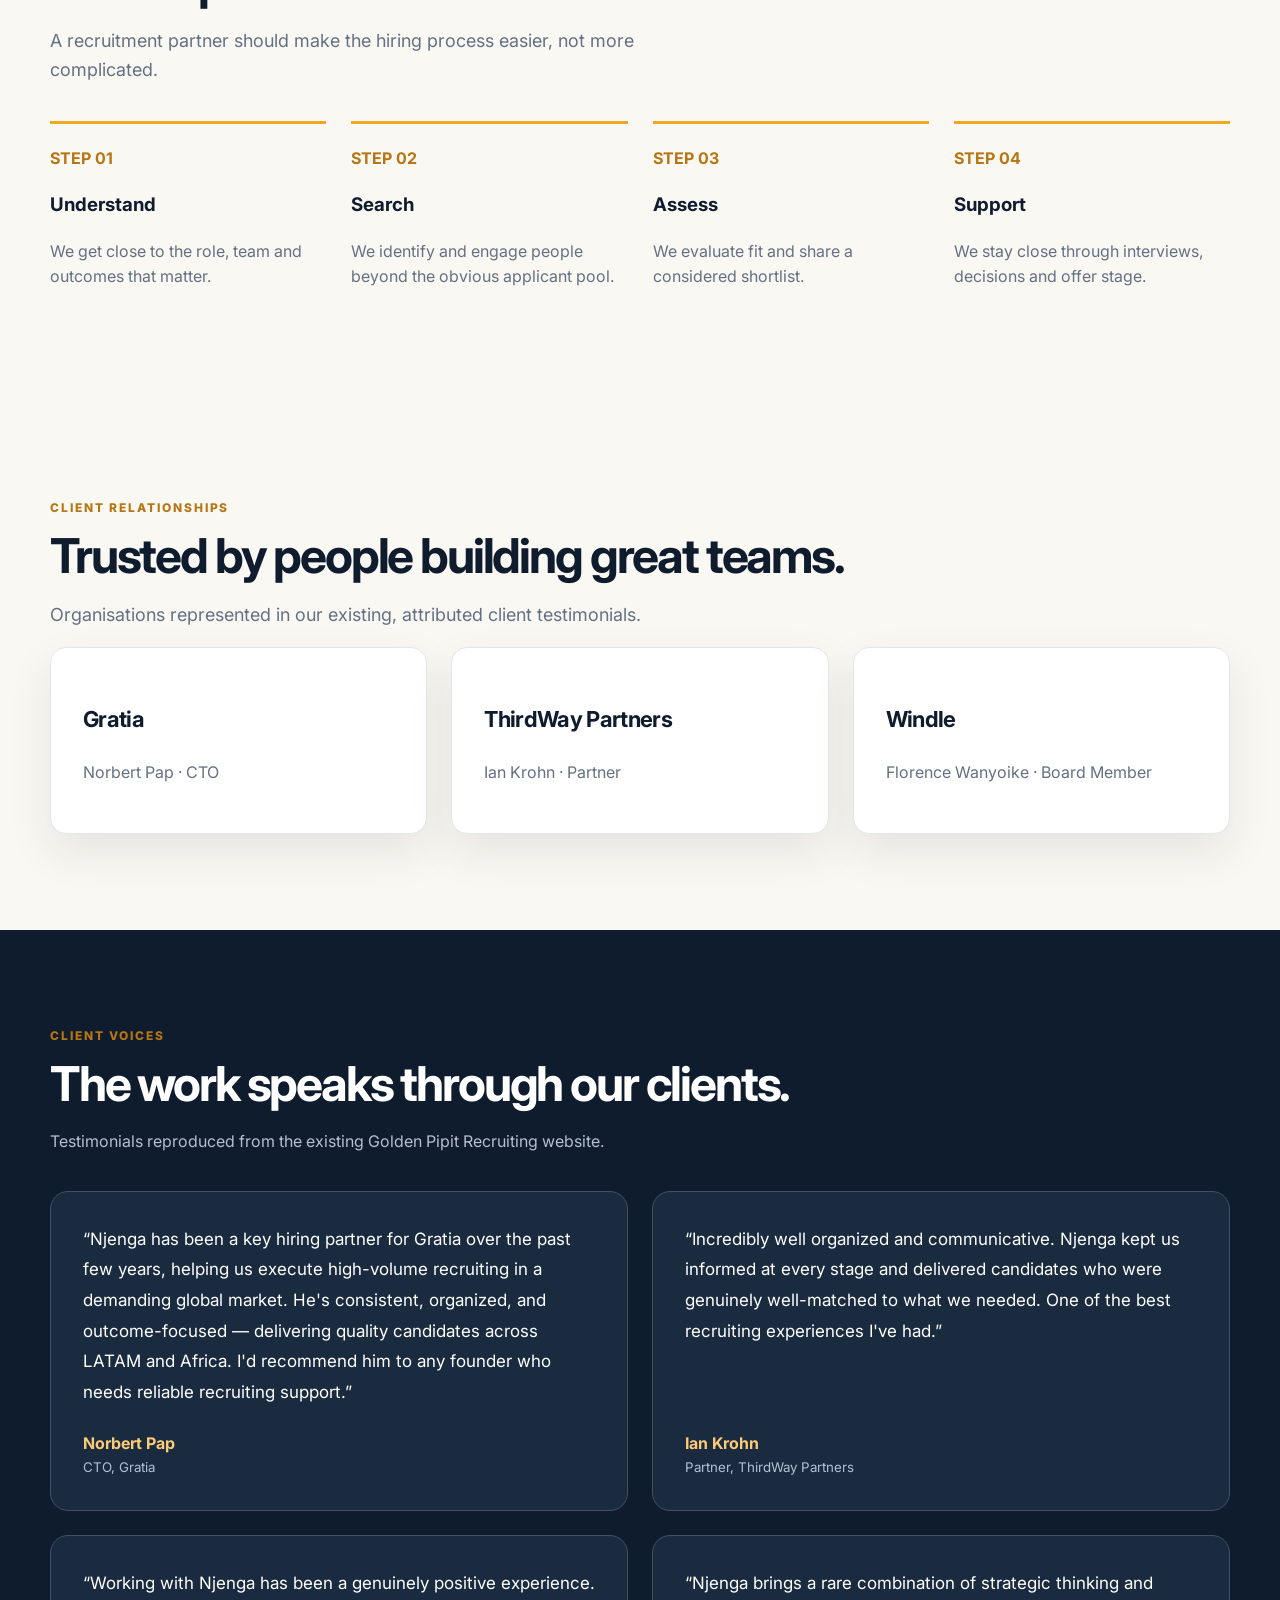
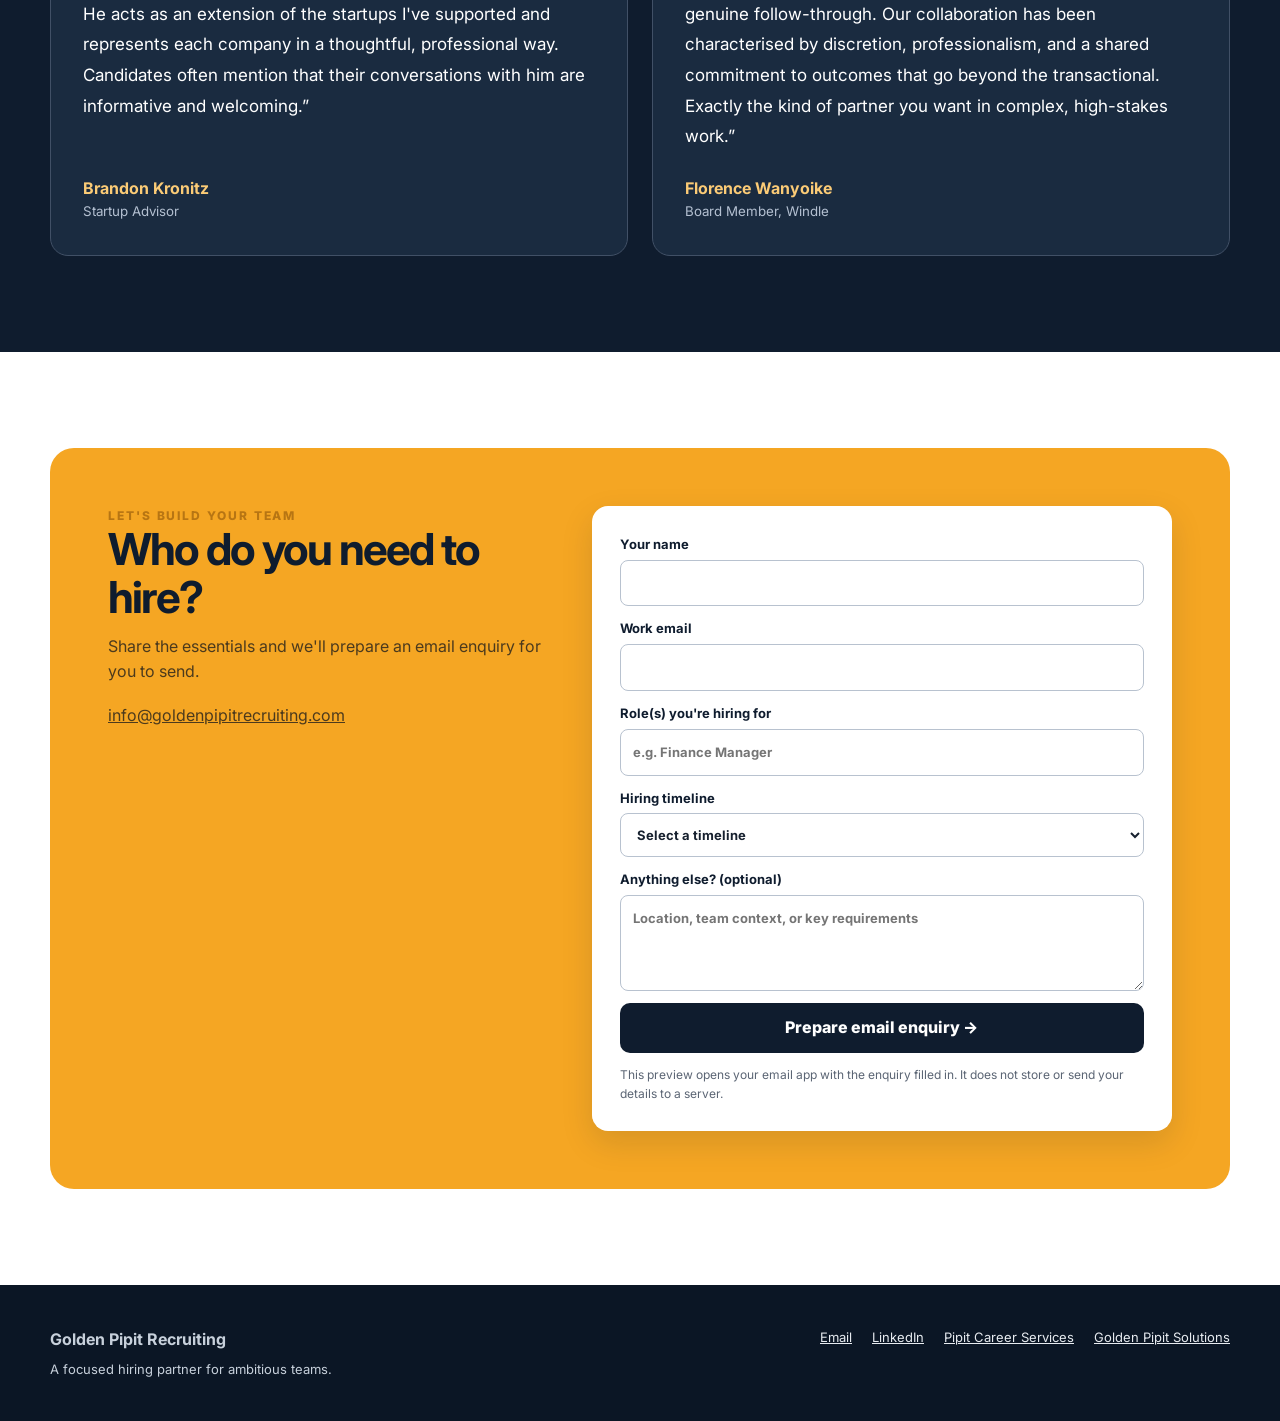
==== commit 806f47e1: "fix: accessible responsive navigation, Tailwind-scale sizing, and public career link" ====
--- a/v2/index.html
+++ b/v2/index.html
@@ -2,13 +2,13 @@
 <html lang="en"><head><meta charset="utf-8"><meta name="viewport" content="width=device-width,initial-scale=1"><meta name="description" content="Golden Pipit Recruiting helps employers find and hire the right people, from specialist roles to leadership positions."><title>Golden Pipit Recruiting | Hire with confidence</title><link rel="preconnect" href="https://fonts.googleapis.com"><link rel="preconnect" href="https://fonts.gstatic.com" crossorigin><link href="https://fonts.googleapis.com/css2?family=Inter:wght@400;500;600;700;800&display=swap" rel="stylesheet"><link rel="stylesheet" href="shared.css"><style>
 .site-nav{background:#fff;border-bottom:1px solid var(--gp-border);position:sticky;top:0;z-index:10}.nav-row{min-height:80px;display:flex;align-items:center;justify-content:space-between;gap:20px}.wordmark{text-decoration:none;color:var(--gp-navy);font-size:20px;font-weight:800;letter-spacing:-.04em}.wordmark span{color:var(--gp-gold-dark)}.nav-links{display:flex;align-items:center;gap:24px}.nav-links>a:not(.gp-button){font-size:14px;font-weight:600;text-decoration:none;color:#425167}.hero{background:var(--gp-navy);color:#fff;overflow:hidden}.hero-layout{display:grid;grid-template-columns:1.15fr .85fr;align-items:center;gap:60px;min-height:620px;padding-block:100px}.hero .gp-eyebrow{color:#FBCB76}.hero h1{font-size:clamp(46px,5.7vw,78px);line-height:1.04;letter-spacing:-.065em;margin:22px 0}.hero h1 em{font-style:normal;color:var(--gp-gold)}.hero p{color:#CFD6E0;font-size:19px;max-width:560px}.hero-actions{display:flex;gap:12px;flex-wrap:wrap;margin-top:34px}.hero .gp-button--outline{background:transparent;color:#fff;border-color:#708092}.hero-art{position:relative;min-height:390px}.orbit{position:absolute;inset:15px;border:1px solid rgba(245,166,35,.25);border-radius:50%;transform:rotate(-20deg)}.orbit:nth-child(2){inset:60px;border-color:rgba(245,166,35,.5)}.hero-tile{position:absolute;background:#fff;border-radius:18px;padding:23px;color:var(--gp-navy);box-shadow:0 20px 70px rgba(0,0,0,.24);max-width:245px}.hero-tile strong{display:block;font-size:20px}.hero-tile small{color:#647083}.hero-tile.one{top:42px;right:0}.hero-tile.two{bottom:40px;left:0}.hero-tile.three{bottom:12px;right:15px;background:var(--gp-gold);max-width:165px}.hero-tile.three small{color:#273142}.section-intro{margin-bottom:36px}.service-number{font-weight:800;color:var(--gp-gold-dark);font-size:13px}.gp-card h3{font-size:22px;color:var(--gp-navy);letter-spacing:-.03em}.gp-card p{color:var(--gp-muted)}.process{display:grid;grid-template-columns:repeat(4,1fr);gap:25px}.process-item{border-top:3px solid var(--gp-gold);padding-top:22px}.process-item b{color:var(--gp-gold-dark)}.process-item h3{color:var(--gp-navy)}.process-item p{color:var(--gp-muted)}.quote-section{background:var(--gp-navy);color:#fff}.quote-section .gp-heading{color:#fff}.quote-grid{display:grid;grid-template-columns:1.2fr 1fr;gap:24px}.quote-card{border:1px solid #415066;border-radius:18px;padding:32px;background:#1A2B40}.quote-card blockquote{margin:0 0 24px;font-size:17px;line-height:1.8}.quote-card cite{font-style:normal;color:#FBCB76;font-weight:700}.quote-card small{display:block;color:#B4C0D1}.contact-panel{background:var(--gp-gold);border-radius:24px;padding:58px;display:flex;justify-content:space-between;align-items:center;gap:30px}.contact-panel h2{color:var(--gp-navy);font-size:clamp(28px,4vw,44px);line-height:1.1;letter-spacing:-.04em;margin:0 0 12px}.contact-panel p{margin:0;color:#4C3A1D}.contact-panel .gp-button{background:var(--gp-navy);color:#fff;white-space:nowrap}.site-footer{background:#0B1625;color:#C7D0DB;padding:42px 0}.footer-row{display:flex;justify-content:space-between;gap:20px;flex-wrap:wrap}.footer-row a{color:#E7EBF0}.footer-links{display:flex;gap:20px;flex-wrap:wrap;font-size:13px}.preview-label{background:#FDF2D7;color:#76500E;text-align:center;font-size:12px;font-weight:700;padding:8px}
 @media(max-width:900px){.hero-layout{grid-template-columns:1fr;gap:15px;min-height:0;padding-block:75px}.hero-art{min-height:290px;max-width:500px;width:100%;margin:auto}.nav-links>a:not(.gp-button){display:none}.process{grid-template-columns:repeat(2,1fr)}.quote-grid{grid-template-columns:1fr}}@media(max-width:600px){.nav-row{min-height:70px}.wordmark{font-size:16px}.nav-links .gp-button{padding:9px 12px;font-size:12px;min-height:40px}.hero-art{display:none}.process{grid-template-columns:1fr}.contact-panel{padding:30px;display:block}.contact-panel .gp-button{margin-top:24px}.quote-card{padding:24px}}
-.quote-grid{grid-template-columns:repeat(2,minmax(0,1fr))}.quote-card{display:flex;flex-direction:column}.quote-card cite{margin-top:auto}.contact-panel{align-items:flex-start}.enquiry-form{background:#fff;border-radius:16px;padding:28px;min-width:min(100%,420px);display:grid;gap:12px;box-shadow:0 12px 32px rgba(15,28,46,.13)}.enquiry-form label{font-size:13px;font-weight:700;color:var(--gp-navy)}.enquiry-form input,.enquiry-form select,.enquiry-form textarea{display:block;width:100%;margin-top:5px;padding:12px;border:1px solid #B8C2CF;border-radius:8px;font:inherit;color:var(--gp-ink);background:white}.enquiry-form textarea{min-height:96px;resize:vertical}.enquiry-form button{border:0;cursor:pointer;font:inherit;font-weight:800}.form-note{font-size:12px!important;color:#5B6574!important}@media(max-width:900px){.contact-panel{display:block}.enquiry-form{margin-top:30px;max-width:560px}}@media(max-width:600px){.quote-grid{grid-template-columns:1fr}.enquiry-form{padding:18px}}</style></head><body>
+.quote-grid{grid-template-columns:repeat(2,minmax(0,1fr))}.quote-card{display:flex;flex-direction:column}.quote-card cite{margin-top:auto}.contact-panel{align-items:flex-start}.enquiry-form{background:#fff;border-radius:16px;padding:28px;min-width:min(100%,420px);display:grid;gap:12px;box-shadow:0 12px 32px rgba(15,28,46,.13)}.enquiry-form label{font-size:13px;font-weight:700;color:var(--gp-navy)}.enquiry-form input,.enquiry-form select,.enquiry-form textarea{display:block;width:100%;margin-top:5px;padding:12px;border:1px solid #B8C2CF;border-radius:8px;font:inherit;color:var(--gp-ink);background:white}.enquiry-form textarea{min-height:96px;resize:vertical}.enquiry-form button{border:0;cursor:pointer;font:inherit;font-weight:800}.form-note{font-size:12px!important;color:#5B6574!important}@media(max-width:900px){.contact-panel{display:block}.enquiry-form{margin-top:30px;max-width:560px}}@media(max-width:600px){.quote-grid{grid-template-columns:1fr}.enquiry-form{padding:18px}}.menu-toggle{display:none;background:#fff;border:1px solid var(--gp-border);border-radius:var(--gp-radius-sm);padding:var(--space-2) var(--space-3);font:600 var(--text-sm) var(--font-sans);color:var(--color-primary);cursor:pointer}.nav-links{flex-wrap:wrap}.gp-card,.quote-card{min-width:0}.quote-card blockquote{overflow-wrap:break-word}.contact-panel .gp-button{white-space:normal;text-align:center}.gp-heading{font-size:clamp(var(--text-3xl),4vw,var(--text-5xl))}.hero h1{font-size:clamp(var(--text-4xl),5.7vw,4.5rem)}@media(max-width:900px){.nav-row{flex-wrap:wrap;padding-block:var(--space-3)}.menu-toggle{display:inline-flex}.nav-links{display:none;flex-basis:100%;width:100%;flex-direction:column;align-items:stretch;gap:var(--space-3);padding:var(--space-4) 0}.nav-links[data-open="true"]{display:flex}.nav-links>a:not(.gp-button){display:block}.nav-links .gp-button{align-self:flex-start}}@media(max-width:600px){.hero h1{font-size:var(--text-4xl)}.contact-panel{padding:var(--space-6)}.quote-card{padding:var(--space-6)}.gp-card{padding:var(--space-6)}}</style></head><body>
 <div class="preview-label">WEBSITE V2 PREVIEW · NOT THE LIVE WEBSITE</div>
-<header class="site-nav"><div class="gp-container nav-row"><a href="#" class="wordmark"><img src="../images/logo.png" alt="Golden Pipit Recruiting" style="display:block;width:auto;max-width:190px;height:48px;object-fit:contain"></a><nav class="nav-links" aria-label="Main navigation"><a href="#services">Services</a><a href="#approach">Our approach</a><a href="#clients">Client voices</a><a href="#contact" class="gp-button gp-button--gold">Let's talk hiring →</a></nav></div></header>
+<header class="site-nav"><div class="gp-container nav-row"><a href="#" class="wordmark"><img src="../images/logo.png" alt="Golden Pipit Recruiting" style="display:block;width:auto;max-width:190px;height:48px;object-fit:contain"></a><button class="menu-toggle" type="button" aria-expanded="false" aria-controls="primary-navigation" aria-label="Toggle navigation">☰ Menu</button><nav id="primary-navigation" class="nav-links" aria-label="Main navigation"><a href="#services">Services</a><a href="#approach">Our approach</a><a href="#clients">Client voices</a><a href="#contact" class="gp-button gp-button--gold">Let's talk hiring →</a></nav></div></header>
 <main><section class="hero"><div class="gp-container hero-layout"><div><div class="gp-eyebrow">Recruitment that moves businesses forward</div><h1>The right people.<br><em>For the roles that matter.</em></h1><p>Hiring is too important to leave to chance. We help ambitious organisations find, assess and secure the talent they need — from essential specialists to business leaders.</p><div class="hero-actions"><a class="gp-button gp-button--gold" href="#contact">Tell us who you're hiring →</a><a class="gp-button gp-button--outline" href="#services">Explore our services</a></div></div><div class="hero-art" aria-hidden="true"><div class="orbit"></div><div class="orbit"></div><div class="hero-tile one"><small>01 / UNDERSTAND</small><strong>Your business, your brief.</strong></div><div class="hero-tile two"><small>02 / CONNECT</small><strong>People worth meeting.</strong></div><div class="hero-tile three"><small>03 / DELIVER</small><strong>Better hiring decisions.</strong></div></div></div></section>
 <section class="gp-section" id="services"><div class="gp-container"><div class="section-intro"><div class="gp-eyebrow">What we do</div><h2 class="gp-heading">Recruitment built around your needs.</h2><p class="gp-lead">Whether you're adding critical capability or appointing your next leader, we bring structure, care and reach to the search.</p></div><div class="gp-grid"><article class="gp-card"><div class="service-number">01 / CORE HIRING</div><h3>Role-based recruitment</h3><p>Thoughtful search and selection for the people your team needs to perform and grow.</p></article><article class="gp-card"><div class="service-number">02 / SPECIALIST TALENT</div><h3>Hard-to-fill roles</h3><p>Targeted outreach for specialist skills, niche experience and competitive talent markets.</p></article><article class="gp-card"><div class="service-number">03 / LEADERSHIP</div><h3>Leadership & executive search</h3><p>Discreet, well-managed searches for leaders who shape the direction of your business.</p></article></div></div></section>
 <section class="gp-section gp-section--cream" id="approach"><div class="gp-container"><div class="section-intro"><div class="gp-eyebrow">Our approach</div><h2 class="gp-heading">A clear process. A human touch.</h2><p class="gp-lead">A recruitment partner should make the hiring process easier, not more complicated.</p></div><div class="process"><div class="process-item"><b>STEP 01</b><h3>Understand</h3><p>We get close to the role, team and outcomes that matter.</p></div><div class="process-item"><b>STEP 02</b><h3>Search</h3><p>We identify and engage people beyond the obvious applicant pool.</p></div><div class="process-item"><b>STEP 03</b><h3>Assess</h3><p>We evaluate fit and share a considered shortlist.</p></div><div class="process-item"><b>STEP 04</b><h3>Support</h3><p>We stay close through interviews, decisions and offer stage.</p></div></div></div></section>
 <section class="gp-section gp-section--cream" id="client-companies"><div class="gp-container"><div class="gp-eyebrow">Client relationships</div><h2 class="gp-heading">Trusted by people building great teams.</h2><p class="gp-lead">Organisations represented in our existing, attributed client testimonials.</p><div class="gp-grid"><article class="gp-card"><h3>Gratia</h3><p>Norbert Pap · CTO</p></article><article class="gp-card"><h3>ThirdWay Partners</h3><p>Ian Krohn · Partner</p></article><article class="gp-card"><h3>Windle</h3><p>Florence Wanyoike · Board Member</p></article></div></div></section><section class="gp-section quote-section" id="clients"><div class="gp-container"><div class="section-intro"><div class="gp-eyebrow">Client voices</div><h2 class="gp-heading">The work speaks through our clients.</h2><p style="color:#B4C0D1">Testimonials reproduced from the existing Golden Pipit Recruiting website.</p></div><div class="quote-grid"><article class="quote-card"><blockquote>“Njenga has been a key hiring partner for Gratia over the past few years, helping us execute high-volume recruiting in a demanding global market. He's consistent, organized, and outcome-focused — delivering quality candidates across LATAM and Africa. I'd recommend him to any founder who needs reliable recruiting support.”</blockquote><cite>Norbert Pap</cite><small>CTO, Gratia</small></article><article class="quote-card"><blockquote>“Incredibly well organized and communicative. Njenga kept us informed at every stage and delivered candidates who were genuinely well-matched to what we needed. One of the best recruiting experiences I've had.”</blockquote><cite>Ian Krohn</cite><small>Partner, ThirdWay Partners</small></article><article class="quote-card"><blockquote>“Working with Njenga has been a genuinely positive experience. He acts as an extension of the startups I've supported and represents each company in a thoughtful, professional way. Candidates often mention that their conversations with him are informative and welcoming.”</blockquote><cite>Brandon Kronitz</cite><small>Startup Advisor</small></article><article class="quote-card"><blockquote>“Njenga brings a rare combination of strategic thinking and genuine follow-through. Our collaboration has been characterised by discretion, professionalism, and a shared commitment to outcomes that go beyond the transactional. Exactly the kind of partner you want in complex, high-stakes work.”</blockquote><cite>Florence Wanyoike</cite><small>Board Member, Windle</small></article></div></div></section>
 <section class="gp-section" id="contact"><div class="gp-container"><div class="contact-panel"><div><div class="gp-eyebrow">Let's build your team</div><h2>Who do you need to hire?</h2><p>Share the essentials and we'll prepare an email enquiry for you to send.</p><p style="margin-top:18px"><a href="mailto:info@goldenpipitrecruiting.com">info@goldenpipitrecruiting.com</a></p></div><form id="enquiry" class="enquiry-form"><label>Your name<input name="name" autocomplete="name" required maxlength="100"></label><label>Work email<input name="email" type="email" autocomplete="email" required maxlength="150"></label><label>Role(s) you're hiring for<input name="role" required maxlength="200" placeholder="e.g. Finance Manager"></label><label>Hiring timeline<select name="timeline" required><option value="">Select a timeline</option><option>As soon as possible</option><option>Within 1–3 months</option><option>3+ months</option><option>Exploring options</option></select></label><label>Anything else? (optional)<textarea name="details" maxlength="1500" placeholder="Location, team context, or key requirements"></textarea></label><button class="gp-button gp-button--gold" type="submit">Prepare email enquiry →</button><p class="form-note">This preview opens your email app with the enquiry filled in. It does not store or send your details to a server.</p></form></div></div></section></main>
-<footer class="site-footer"><div class="gp-container footer-row"><div><strong>Golden Pipit Recruiting</strong><div style="font-size:13px;margin-top:6px">A focused hiring partner for ambitious teams.</div></div><div class="footer-links"><a href="mailto:info@goldenpipitrecruiting.com">Email</a><a href="https://linkedin.com/company/golden-pipit-recruiting/">LinkedIn</a><a href="https://github.com/fnk42/goldenpipitcareers">Career services (existing site source)</a><a href="https://goldenpipitsolutions.com/">Golden Pipit Solutions</a></div></div></footer>
-<script>document.getElementById('enquiry').addEventListener('submit',function(e){e.preventDefault();if(!this.reportValidity())return;const d=new FormData(this);const body=['Name: '+d.get('name'),'Email: '+d.get('email'),'Role(s): '+d.get('role'),'Timeline: '+d.get('timeline'),'Additional details: '+(d.get('details')||'Not provided')].join('\n');location.href='mailto:info@goldenpipitrecruiting.com?subject='+encodeURIComponent('Hiring enquiry - '+d.get('role'))+'&body='+encodeURIComponent(body);});</script></body></html>+<footer class="site-footer"><div class="gp-container footer-row"><div><strong>Golden Pipit Recruiting</strong><div style="font-size:13px;margin-top:6px">A focused hiring partner for ambitious teams.</div></div><div class="footer-links"><a href="mailto:info@goldenpipitrecruiting.com">Email</a><a href="https://linkedin.com/company/golden-pipit-recruiting/">LinkedIn</a><a href="https://goldenpipitcareers.com/">Pipit Career Services</a><a href="https://goldenpipitsolutions.com/">Golden Pipit Solutions</a></div></div></footer>
+<script>const menu=document.querySelector('.menu-toggle');const nav=document.getElementById('primary-navigation');menu.addEventListener('click',()=>{const open=menu.getAttribute('aria-expanded')!=='true';menu.setAttribute('aria-expanded',String(open));nav.dataset.open=String(open);});nav.querySelectorAll('a').forEach(a=>a.addEventListener('click',()=>{menu.setAttribute('aria-expanded','false');nav.dataset.open='false';}));document.getElementById('enquiry').addEventListener('submit',function(e){e.preventDefault();if(!this.reportValidity())return;const d=new FormData(this);const body=['Name: '+d.get('name'),'Email: '+d.get('email'),'Role(s): '+d.get('role'),'Timeline: '+d.get('timeline'),'Additional details: '+(d.get('details')||'Not provided')].join('\n');location.href='mailto:info@goldenpipitrecruiting.com?subject='+encodeURIComponent('Hiring enquiry - '+d.get('role'))+'&body='+encodeURIComponent(body);});</script></body></html>
